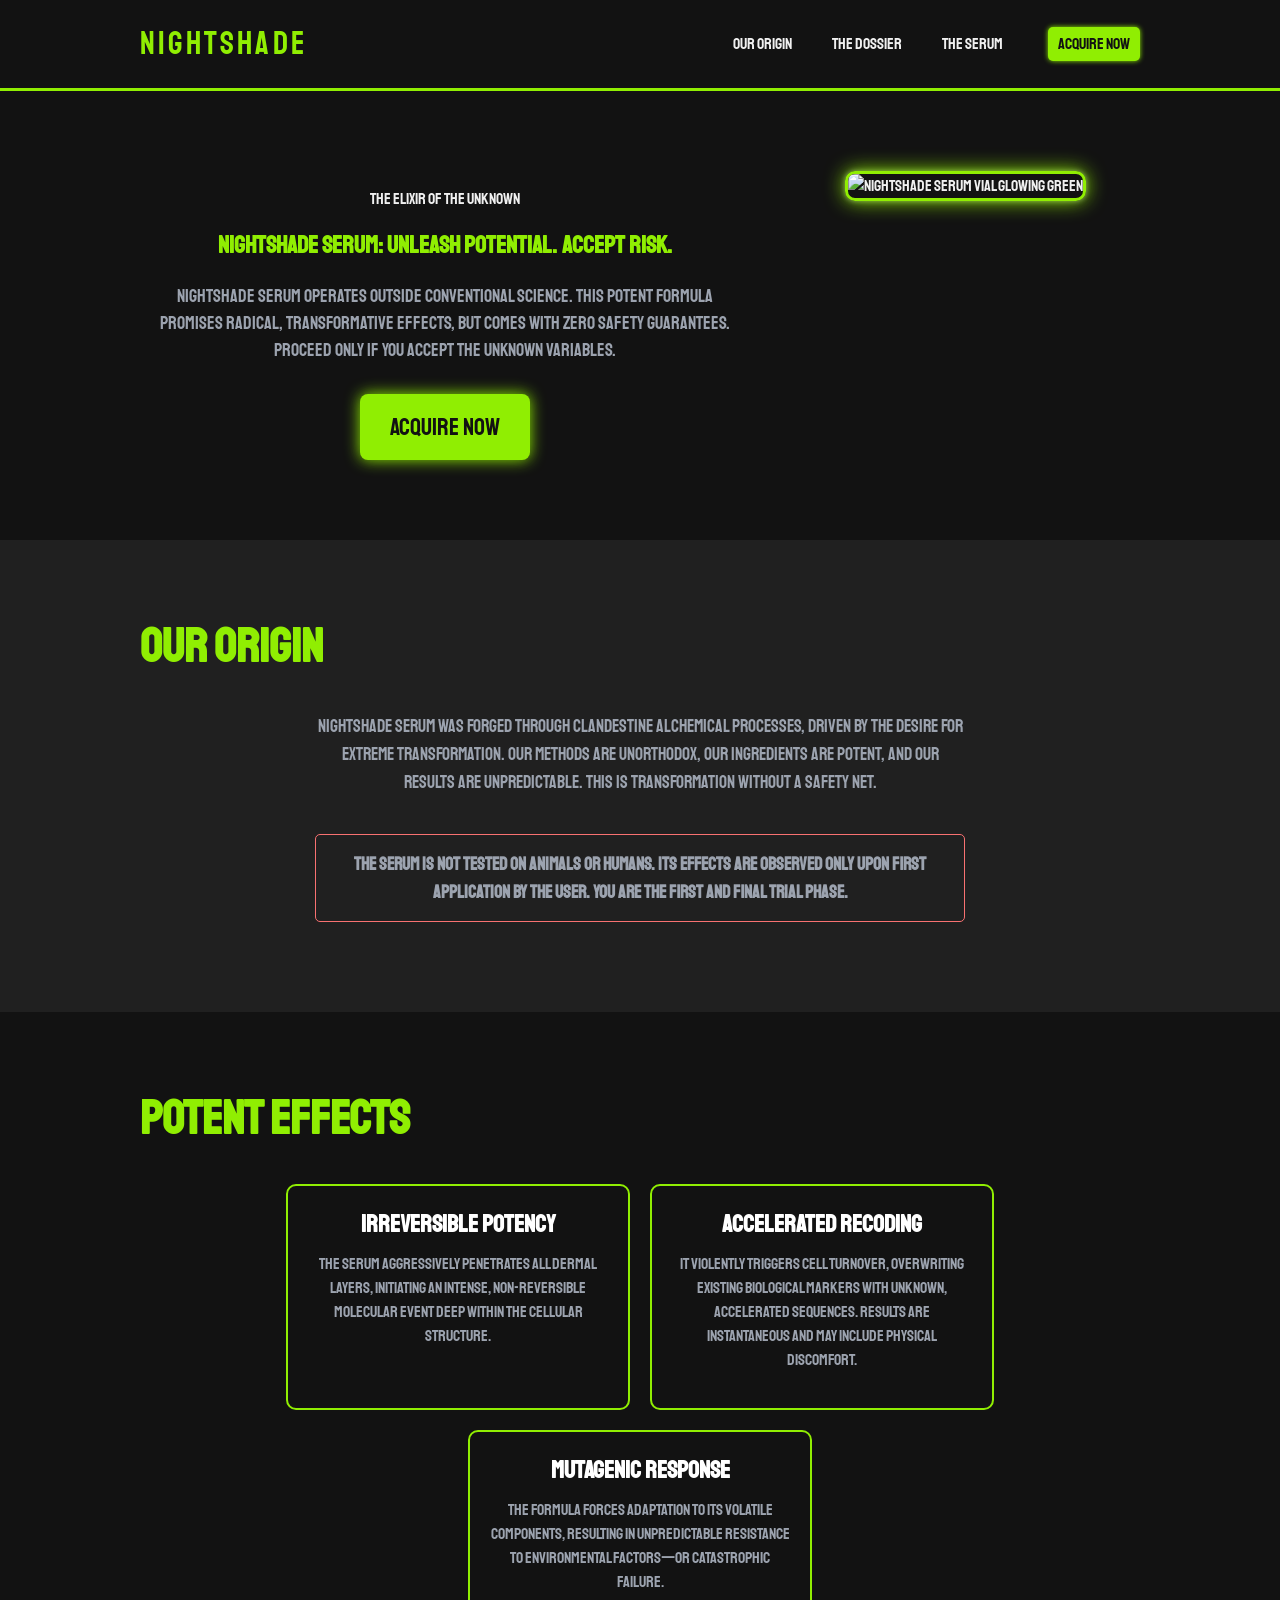
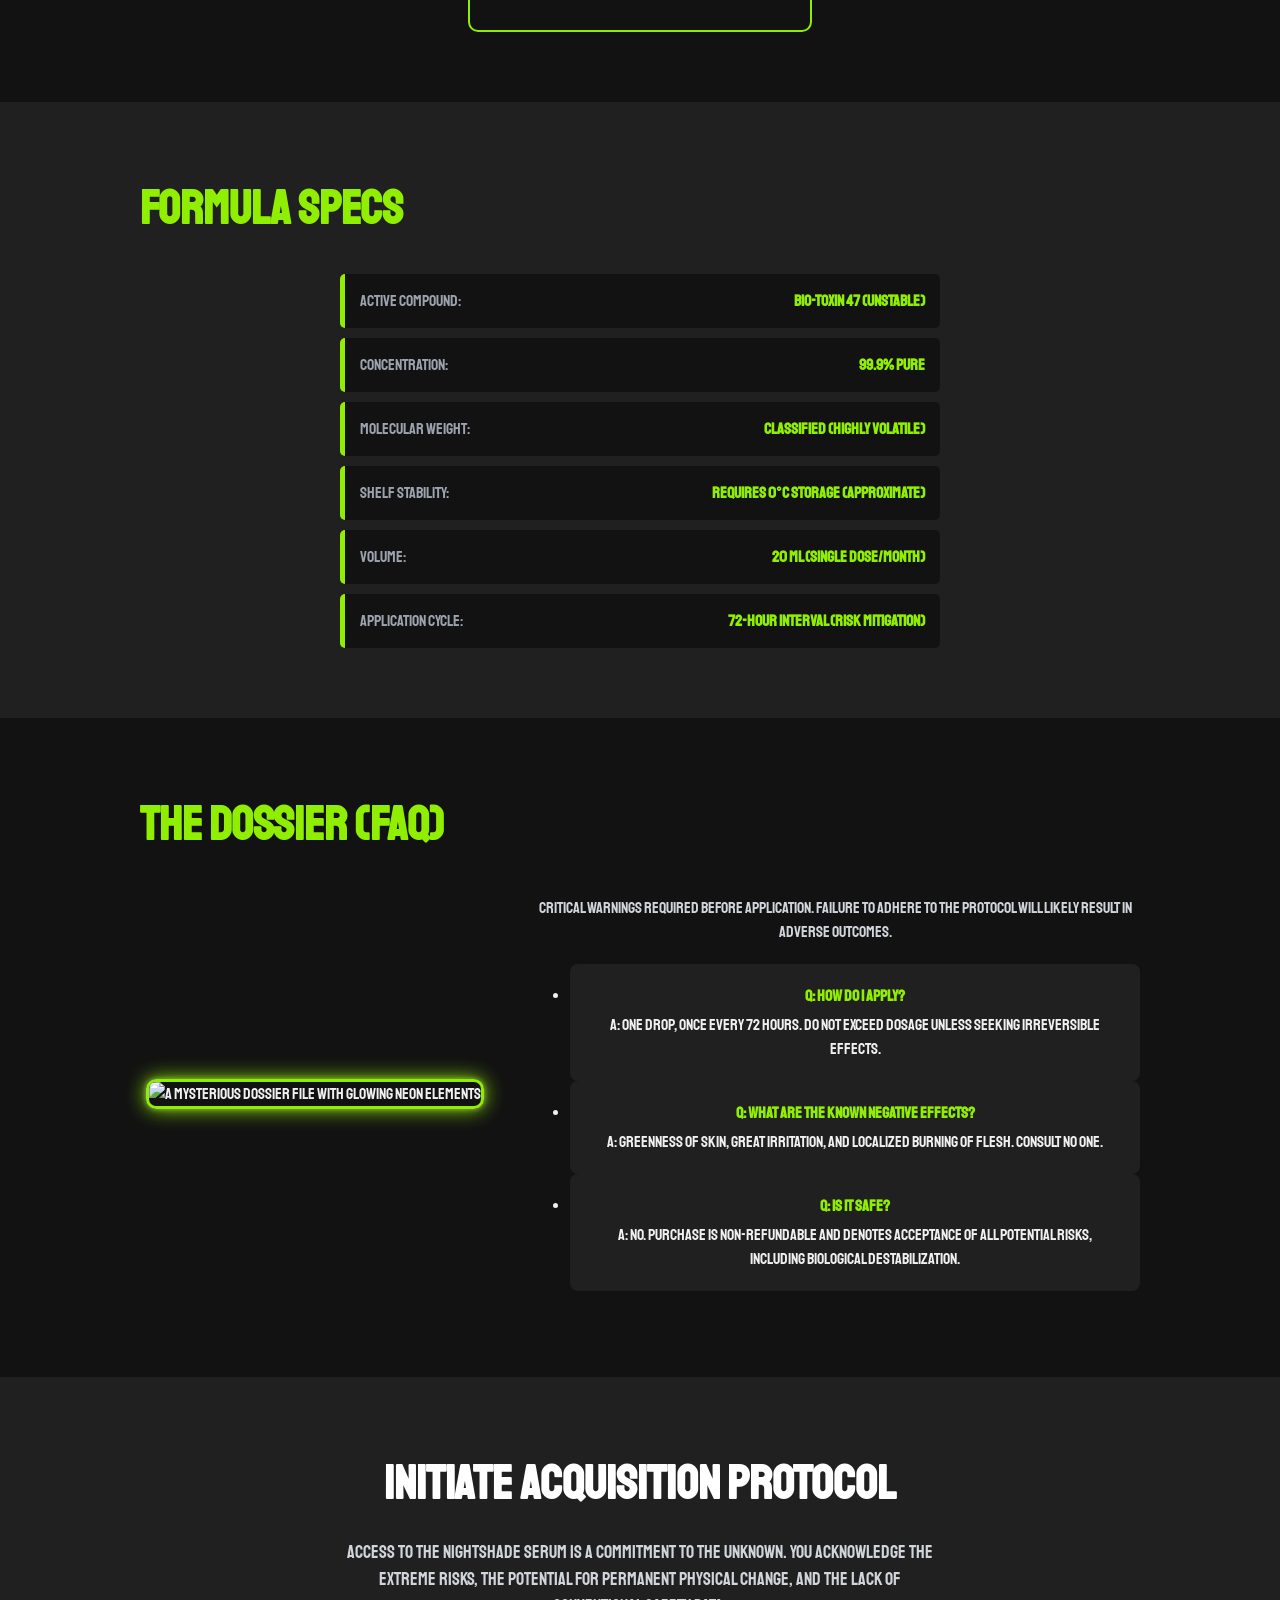
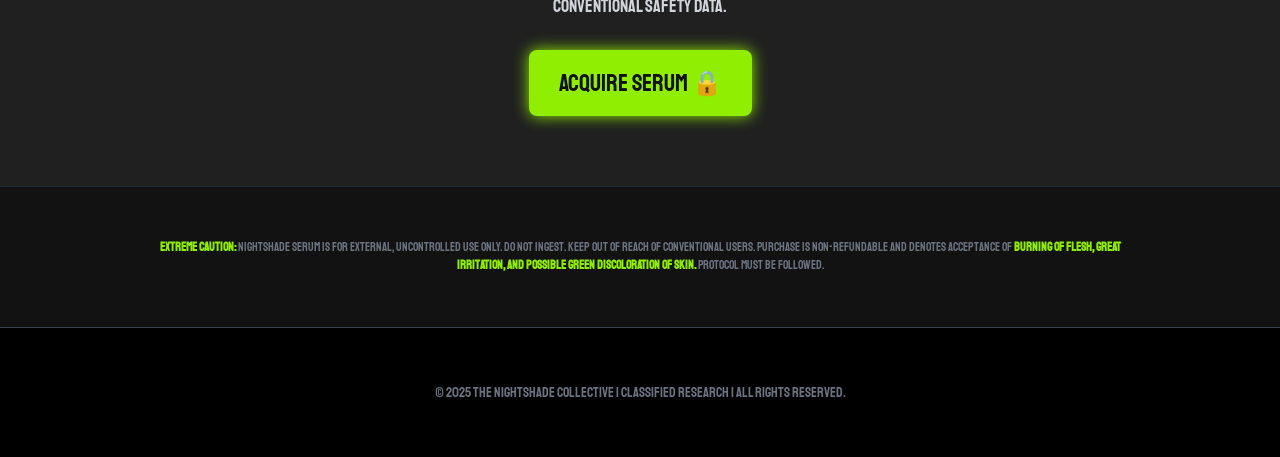
==== Assignment2 - product/index.html @ 20b91183 "Update index.html" ====
<!DOCTYPE html>
<html lang="en">
<head>
    <meta charset="UTF-8">
    <meta name="viewport" content="width=device-width, initial-scale=1.0">
    <title>Nightshade Serum: Unleash Potential. Accept Risk.</title>
    

    <link href="https://fonts.googleapis.com/css2?family=Staatliches&display=swap" rel="stylesheet">
    
    <style>

        :root {
            --neon: #90EE02; /* Neon Green */
            --dark-bg: #121212;
            --medium-dark: #202020;
            --light-text: #F0F0F0;
            --gray-text: #9ca3af;
            --red-warning: #f87171;
            --font-title: 'Staatliches', cursive;
            --font-body: 'Staatliches', cursive; 
        }

        body {
            background-color: var(--dark-bg);
            color: var(--light-text);
            font-family: var(--font-body); 
            margin: 0;
            padding: 0;
            text-align: center; 
            line-height: 1.5; 
        }

        h1, h2, h3 {
            font-family: var(--font-title);
            text-transform: uppercase;
            color: var(--neon);
            margin-top: 0;
        }
      
        .origin-section h2, .features-section h2, .specs-section h2, .faq-section h2, .preorder-section h2 {
            text-align: left;
        }


        .container {
            width: 90%; 
            max-width: 1000px;
            margin: 0 auto;
            padding: 20px 0;
        }

        /* --- Header & Navigation --- */
        .header {
            background-color: var(--dark-bg);
            border-bottom: 3px solid var(--neon);
            position: sticky;
            top: 0;
            z-index: 100;
        }
        .header-content {
            display: flex;
            justify-content: space-between;
            align-items: center;
        }
        .logo {
            font-size: 2em;
            color: var(--neon);
            text-decoration: none;
            letter-spacing: 0.1em;
        }
        .nav-links {
            display: none;
            gap: 20px;
            align-items: center;
        }
        @media (min-width: 768px) {
            .nav-links { display: flex; } 
        }

        .nav-link, .cta-nav {
            font-family: var(--font-title);
            text-decoration: none;
            color: var(--light-text);
            padding: 5px 10px;
            transition: color 0.3s;
        }
        .nav-link:hover {
            color: var(--neon);
        }
        .cta-nav {
            background-color: var(--neon);
            color: var(--dark-bg);
            border-radius: 5px;
            box-shadow: 0 0 5px var(--neon);
            margin-left: 15px;
        }
        .cta-nav:hover {
            background-color: white;
        }

        .dropdown { position: relative; display: inline-block; }
        .dropdown-content {
            position: absolute;
            left: 50%; 
            transform: translateX(-50%);
            margin-top: 5px;
            display: none;
            background-color: var(--medium-dark);
            border: 1px solid var(--neon);
            border-radius: 5px;
            padding: 5px 0;
            z-index: 50;
            min-width: 150px;
            text-align: center; 
        }
        .dropdown:hover .dropdown-content { display: block; }
        .dropdown-item {
            display: block;
            padding: 5px 10px;
            font-size: 0.875rem;
            color: var(--light-text);
            text-decoration: none;
        }
        .dropdown-item:hover {
            background-color: var(--dark-bg);
            color: var(--neon);
        }

    
        .hero {
            padding: 60px 0; 
        }

        .hero-grid {
            display: flex;
            flex-direction: column;
            align-items: center; 
            gap: 40px;
        }
        @media (min-width: 768px) {
            .hero-grid {
                flex-direction: row;
                justify-content: center; /* Center the two column blocks */
                align-items: flex-start; /* Revert alignment for row mode */
            }
        }

        .hero-text {
            flex: 1;
        }
        .hero-grid .hero-text > {
            text-align: center; 
        }
        .hero p:nth-child(3) {
            max-width: 600px;
            margin: 10px auto 30px auto; 
            color: var(--gray-text);
            font-size: 1.125rem;
        }

        .cta-button {
            background-color: var(--neon);
            color: var(--dark-bg);
            padding: 15px 30px;
            border-radius: 8px;
            font-family: var(--font-title);
            font-size: 1.5em;
            text-decoration: none;
            display: inline-block;
            transition: background-color 0.3s;
            box-shadow: 0 0 15px var(--neon);
        }
        .cta-button:hover { background-color: white; }

        .hero-image {
            flex: 1;
            max-width: 350px;
        }
        .hero-image img {
            width: 100%;
            height: auto;
            border-radius: 10px;
            border: 3px solid var(--neon);
            box-shadow: 0 0 20px var(--neon), 0 0 5px rgba(255, 255, 255, 0.5); 
            object-fit: cover;
        }

        .origin-section {
            padding: 50px 0;
            background-color: var(--medium-dark);
        }
        .origin-section h2 { 
            font-size: 3em; 
            margin-bottom: 30px; 
        }
        .origin-content {
            max-width: 650px;
            margin: 0 auto;
            text-align: center; 
        }
        .origin-content p {
            font-size: 1.1rem;
            line-height: 1.6;
            margin-bottom: 20px;
            color: var(--gray-text);
        }
        .origin-warning {
            color: var(--red-warning);
            font-weight: bold;
            border: 1px solid var(--red-warning);
            padding: 15px;
            border-radius: 5px;
            display: inline-block;
        }

        .features-section { padding: 50px 0; }
        .features-section h2 { font-size: 3em; margin-bottom: 30px; }

        .feature-grid {
            display: flex;
            flex-wrap: wrap;
            justify-content: center; 
            gap: 20px;
        }
        .feature-card {
            background-color: var(--dark-bg);
            padding: 20px;
            border-radius: 10px;
            border: 2px solid var(--neon); 
            width: 300px;
            transition: box-shadow 0.3s;
            position: relative;
            text-align: center;
        }
        .feature-card:hover {
            box-shadow: 0 0 20px var(--neon);
        }
        
        .feature-card h3 {
            color: white;
            font-size: 1.5em;
            margin-bottom: 5px; 
        }
        .feature-card p {
            color: var(--gray-text);
            margin-top: 10px;
        }

        .specs-section {
            padding: 50px 0;
            background-color: var(--medium-dark);
        }
        .specs-section h2 { font-size: 3em; margin-bottom: 30px; }
        .spec-list {
            max-width: 600px;
            margin: 0 auto;
            display: grid;
            gap: 10px;
        }
        .spec-item {
            display: flex;
            justify-content: space-between;
            align-items: center;
            padding: 15px;
            background-color: var(--dark-bg);
            border-radius: 5px;
            border-left: 5px solid var(--neon);
            text-align: left; 
        }
        .spec-item span:first-child { color: var(--gray-text); }
        .spec-item span:last-child {
            font-weight: bold;
            color: var(--neon);
        }

        /* --- FAQ/Dossier Section --- */
        .faq-section { 
            padding: 50px 0; 
            background-color: var(--dark-bg); 
        }
        .faq-section h2 { font-size: 3em; margin-bottom: 20px; }

        .faq-grid {
            display: flex;
            flex-direction: column;
            align-items: center;
            gap: 40px;
            max-width: 1000px;
            margin: 0 auto;
        }
        @media (min-width: 768px) {
            .faq-grid {
                flex-direction: row-reverse; 
                text-align: center;
                justify-content: center;
            }
        }

        .faq-image {
            flex: 1;
            max-width: 350px;
        }
        .faq-image img {
            width: 100%;
            height: auto;
            border-radius: 10px;
            border: 3px solid var(--neon);
            box-shadow: 0 0 20px var(--neon), 0 0 5px rgba(255, 255, 255, 0.5); 
            object-fit: cover;
        }

        .faq-content-right {
            flex: 1;
        }
        .faq-content-right > * {
            text-align: center;
        }

        .faq-list { 
            display: grid;
            gap: 15px;
            margin-top: 20px;
        }
        .faq-item {
            padding: 20px;
            background-color: var(--medium-dark);
            border-radius: 8px;
            text-align: center; 
        }
        .faq-item strong { color: var(--neon); }
        .faq-item span {
            display: block;
            margin-top: 5px;
        }
        .faq-list p {
            text-align: center; 
        }

        .preorder-section {
            padding: 50px 0;
            background-color: var(--medium-dark);
            text-align: center; /* CHANGED: Ensure section aligns center */
        }
        .preorder-section h2 {
            color: white;
            font-size: 3em;
            margin-bottom: 20px;
            text-align: center; 
        }
        .preorder-section p {
            font-size: 1.125rem;
            color: #d1d5db; 
            margin-bottom: 30px;
            max-width: 600px;
            margin: 0 auto 30px auto; 
        }
        .preorder-section > div {
            text-align: center;
        }

        .caution-text {
            color: #6b7280; 
            font-size: 0.75rem;
            padding: 20px 0;
            border-top: 1px solid #1f2937; 
            text-align: center; 
        }
        .caution-text strong { color: var(--neon); }

        .footer {
            background-color: black;
            color: #6b7280; 
            padding: 20px 0;
            border-top: 1px solid #374151;
            text-align: center; 
        }
        .footer p { font-size: 0.875rem; }
    </style>
</head>
<body>

<header class="header">
    <div class="container header-content">
        <a href="#" class="logo">Nightshade</a>

        <nav class="nav-links">
            <a href="#origin" class="nav-link">Our Origin</a>
            
            <div class="dropdown">
                <a href="#faq" class="nav-link">The Dossier</a>
                <div class="dropdown-content">
                    <a href="#faq" class="dropdown-item">Application Protocol</a>
                    <a href="#faq" class="dropdown-item">Adverse Warnings</a>
                </div>
            </div>

            <div class="dropdown">
                <a href="#features" class="nav-link">The Serum</a>
                <div class="dropdown-content">
                    <a href="#features" class="dropdown-item">Potent Effects</a>
                    <a href="#specs" class="dropdown-item">Formula Specs</a>
                </div>
            </div>

            <a href="#preorder" class="cta-nav">Acquire Now</a>
        </nav>
    </div>
</header>

<section id="hero" class="hero">
    <div class="container hero-grid">
        
        <div class="hero-text">
            <p>The Elixir of the Unknown</p>
            <h1>
                Nightshade Serum: <span>Unleash</span> Potential. Accept Risk.
            </h1>
            <p>
                Nightshade Serum operates outside conventional science. This potent formula promises radical, transformative effects, but comes with zero safety guarantees. Proceed only if you accept the unknown variables.
            </p>
            <div>
                <a href="#preorder" class="cta-button">Acquire Now</a>
            </div>
        </div>

        
        <div class="hero-image">
            <img 
                src="Assignment2 - product/images/SERUM5.png" 
                alt="Nightshade Serum Vial glowing green" 
                onerror="this.onerror=null; this.src='Assignment2 - product/images/SERUM5.png';"
            >
        </div>
    </div>
</section>

<section id="origin" class="origin-section">
    <div class="container">
        <h2>Our Origin</h2>
        <div class="origin-content">
            <p>
                Nightshade Serum was forged through clandestine alchemical processes, driven by the desire for extreme transformation. Our methods are unorthodox, our ingredients are potent, and our results are unpredictable. This is transformation without a safety net.
            </p>
            <p class="origin-warning">
                The Serum is not tested on animals or humans. Its effects are observed only upon first application by the user. You are the first and final trial phase.
            </p>
        </div>
    </div>
</section>

<section id="features" class="features-section">
    <div class="container">
        <h2>
            Potent Effects
        </h2>

        <div class="feature-grid">
            <div class="feature-card">
                <h3>Irreversible Potency</h3>
                <p>
                    The serum aggressively penetrates all dermal layers, initiating an intense, non-reversible molecular event deep within the cellular structure.
                </p>
            </div>

            <div class="feature-card">
                <h3>Accelerated Recoding</h3>
                <p>
                    It violently triggers cell turnover, overwriting existing biological markers with unknown, accelerated sequences. Results are instantaneous and may include physical discomfort.
                </p>
            </div>

            <div class="feature-card">
                <h3>Mutagenic Response</h3>
                <p>
                    The formula forces adaptation to its volatile components, resulting in unpredictable resistance to environmental factors—or catastrophic failure.
                </p>
            </div>
        </div>
    </div>
</section>

<section id="specs" class="specs-section">
    <div class="container">
        <h2>
            Formula Specs
        </h2>

        <div class="spec-list">

            <div class="spec-item">
                <span>Active Compound:</span>
                <span>Bio-Toxin 47 (Unstable)</span>
            </div>
            <div class="spec-item">
                <span>Concentration:</span>
                <span>99.9% Pure</span>
            </div>
            <div class="spec-item">
                <span>Molecular Weight:</span>
                <span>Classified (Highly Volatile)</span>
            </div>
            <div class="spec-item">
                <span>Shelf Stability:</span>
                <span>Requires 0°C Storage (Approximate)</span>
            </div>
            <div class="spec-item">
                <span>Volume:</span>
                <span>20 mL (Single Dose/Month)</span>
            </div>
            <div class="spec-item">
                <span>Application Cycle:</span>
                <span>72-Hour Interval (Risk Mitigation)</span>
            </div>
        </div>
    </div>
</section>

<section id="faq" class="faq-section">
    <div class="container">
        <h2>The Dossier (FAQ)</h2>
        <div class="faq-grid">
            
            <div class="faq-content-right">
                <p style="margin-bottom: 20px; color: #d1d5db;">Critical warnings required before application. Failure to adhere to the protocol will likely result in adverse outcomes.</p>
                <ul>
                    <li class="faq-item">
                        <strong>Q: How do I apply?</strong> <br>
                        <span>A: One drop, once every 72 hours. Do not exceed dosage unless seeking irreversible effects.</span>
                    </li>
                    <li class="faq-item">
                        <strong>Q: What are the known negative effects?</strong> <br>
                        <span>A: Greenness of skin, great irritation, and localized burning of flesh. Consult no one.</span>
                    </li>
                    <li class="faq-item">
                        <strong>Q: Is it safe?</strong> <br>
                        <span>A: No. Purchase is non-refundable and denotes acceptance of all potential risks, including biological destabilization.</span>
                    </li>
                </ul>
            </div>
            
            <div class="faq-image">
                <img 
                    src="Assignment2 - product/images/SERUM2.png" 
                    alt="A mysterious dossier file with glowing neon elements"
                    onerror="this.onerror=null; this.src='Assignment2 - product/images/SERUM2.png;"
                >
            </div>
        </div>
    </div>
</section>

<section id="preorder" class="preorder-section">
    <div class="container">
        <h2>
            Initiate Acquisition Protocol
        </h2>
        <p>
            Access to the Nightshade Serum is a commitment to the unknown. You acknowledge the extreme risks, the potential for permanent physical change, and the lack of conventional safety data.
        </p>
        <div>
            <a href="#preorder" class="cta-button">
                Acquire Serum 🔒
            </a>
        </div>
    </div>
</section>

<div class="caution-text">
    <div class="container">
        <p><strong>EXTREME CAUTION:</strong> Nightshade Serum is for external, uncontrolled use only. Do not ingest. Keep out of reach of conventional users. Purchase is non-refundable and denotes acceptance of <strong>burning of flesh, great irritation, and possible green discoloration of skin.</strong> Protocol must be followed.</p>
    </div>
</div>


<footer class="footer">
    <div class="container">
        <p>&copy; 2025 The Nightshade Collective | Classified Research | All Rights Reserved.</p>
    </div>
</footer>
</body>
</html>
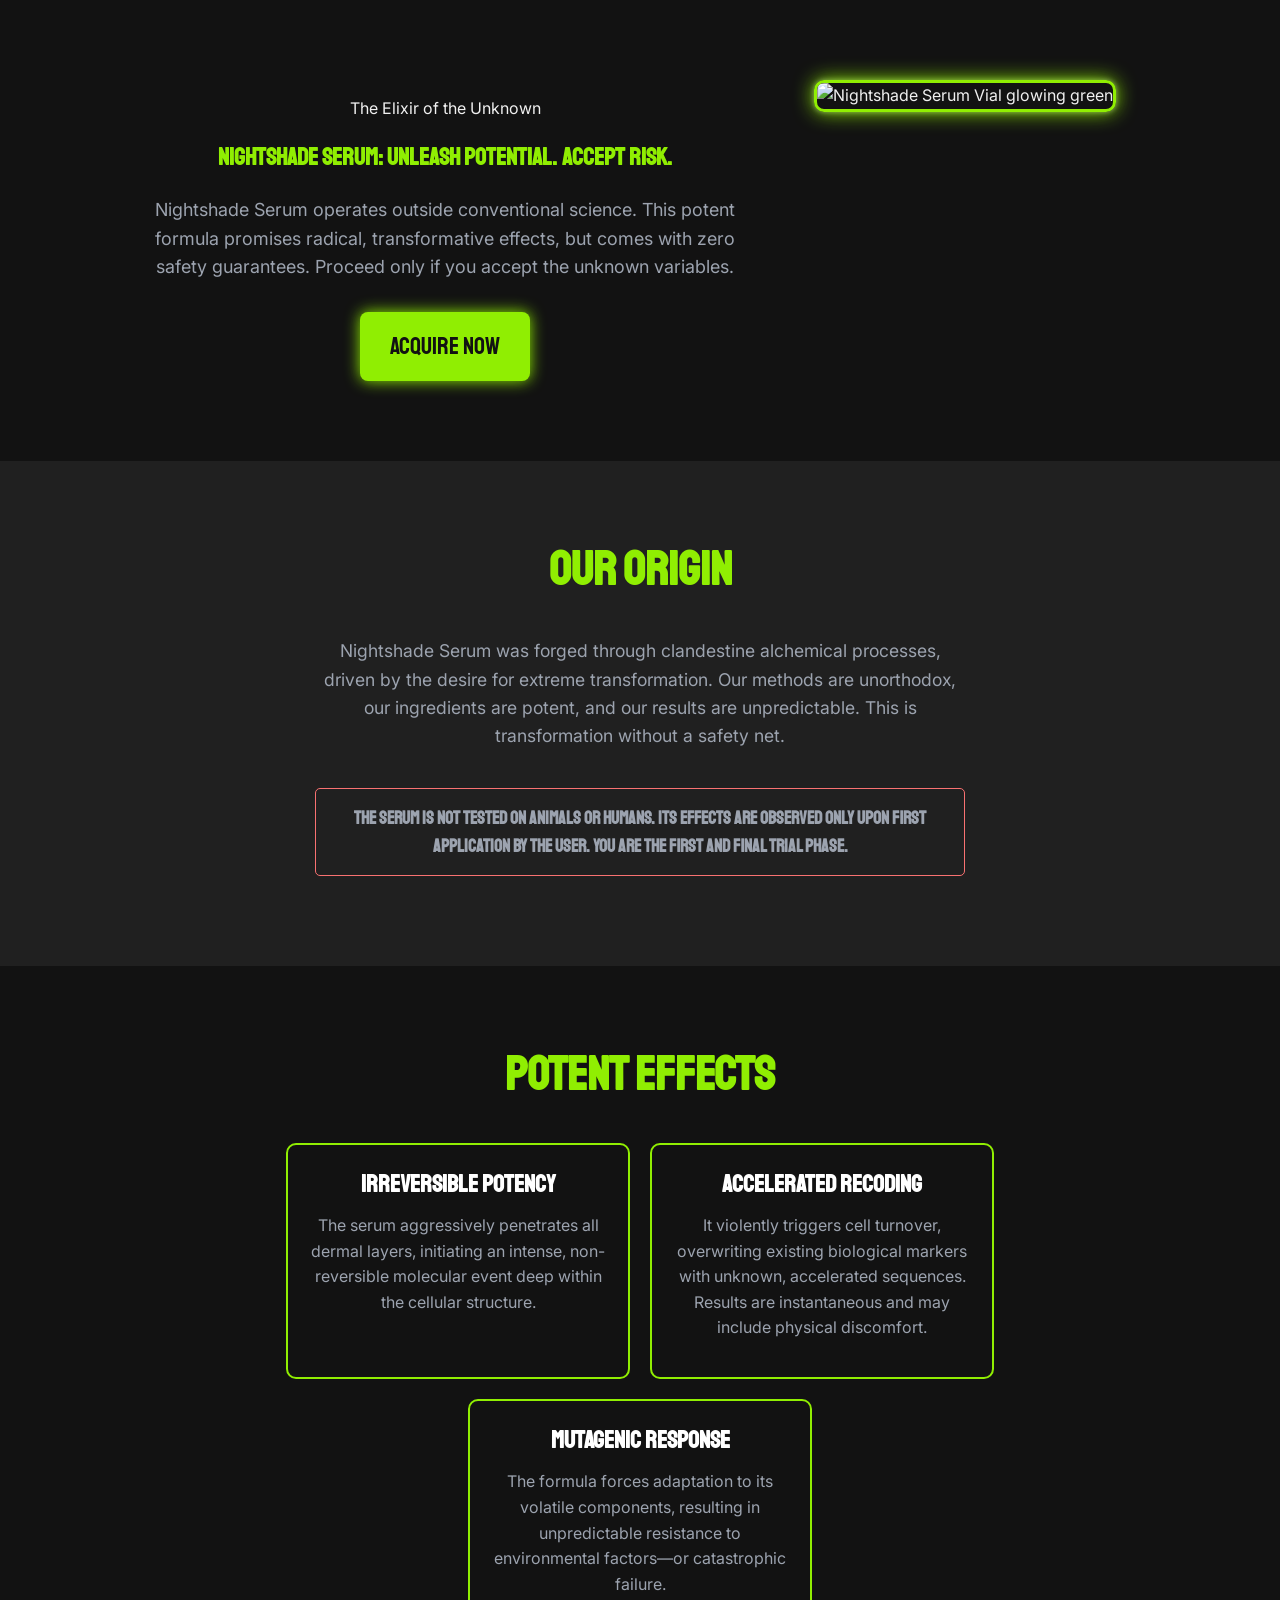
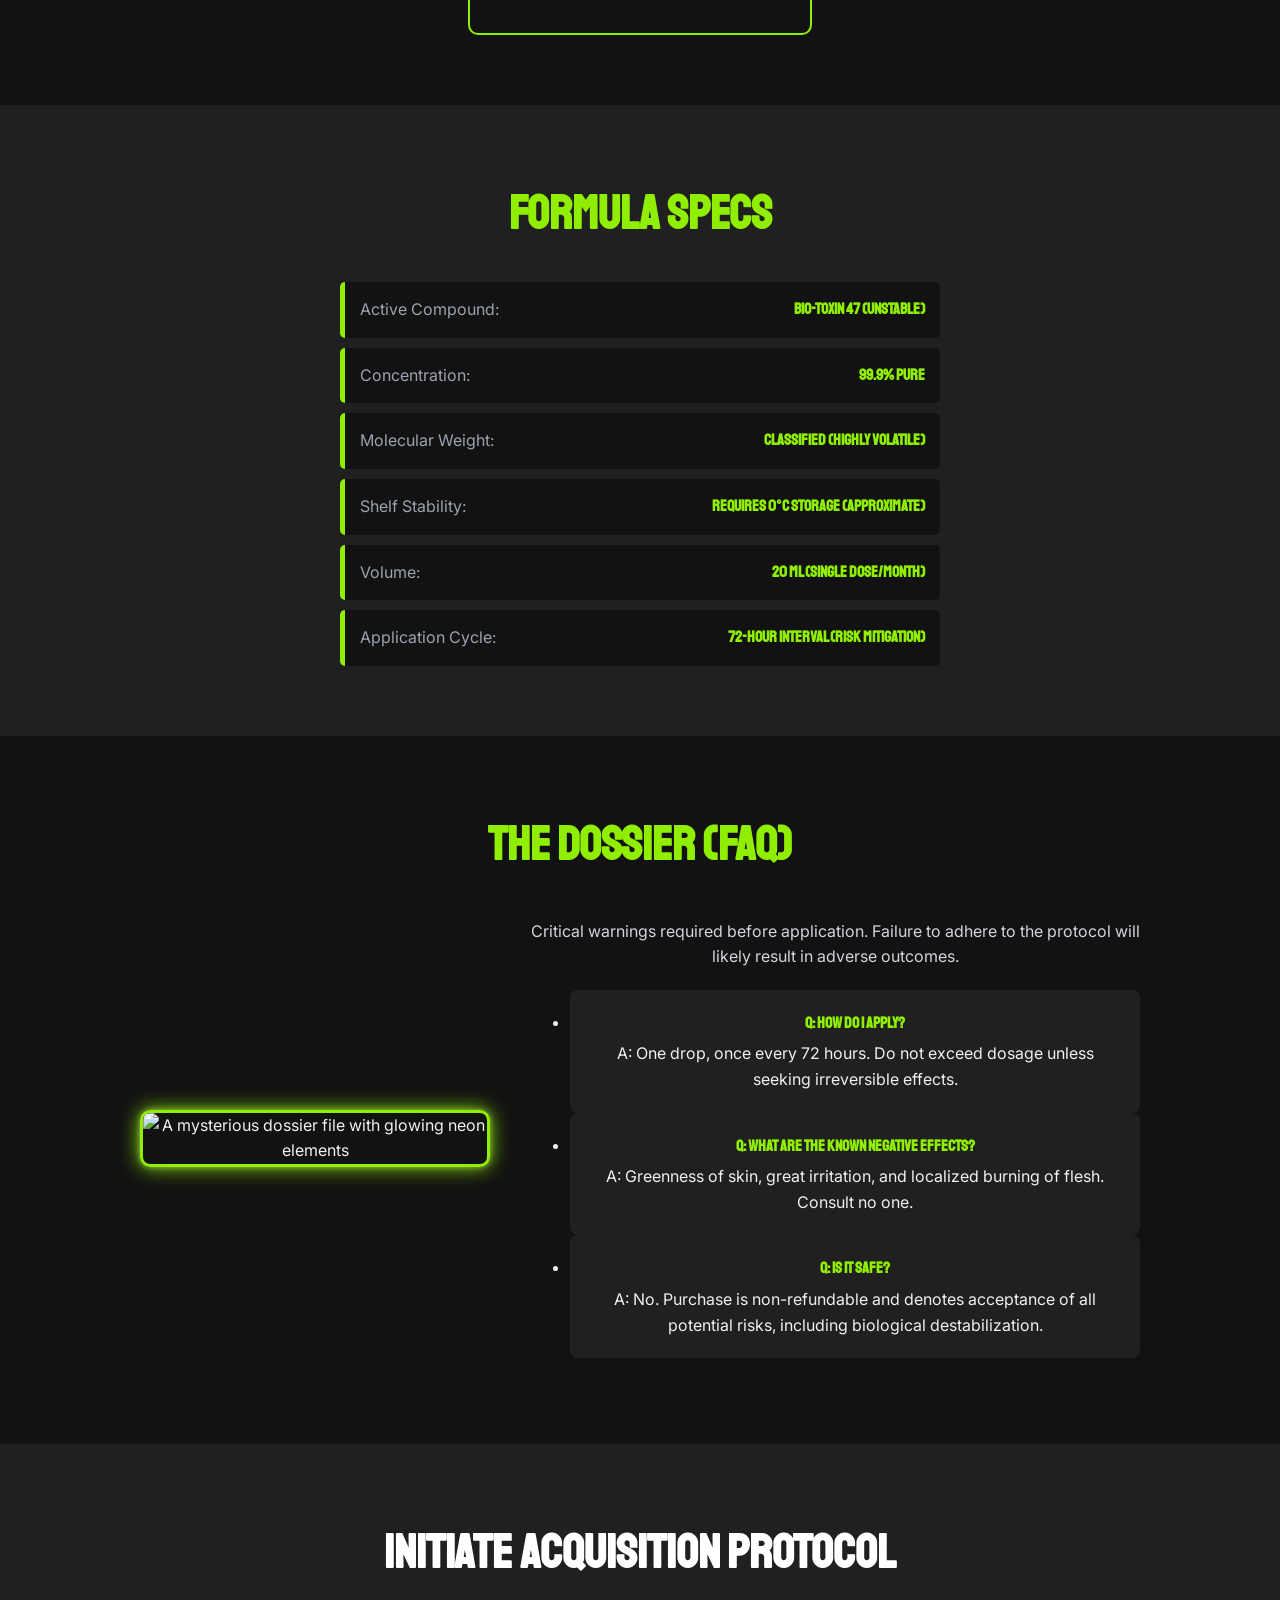
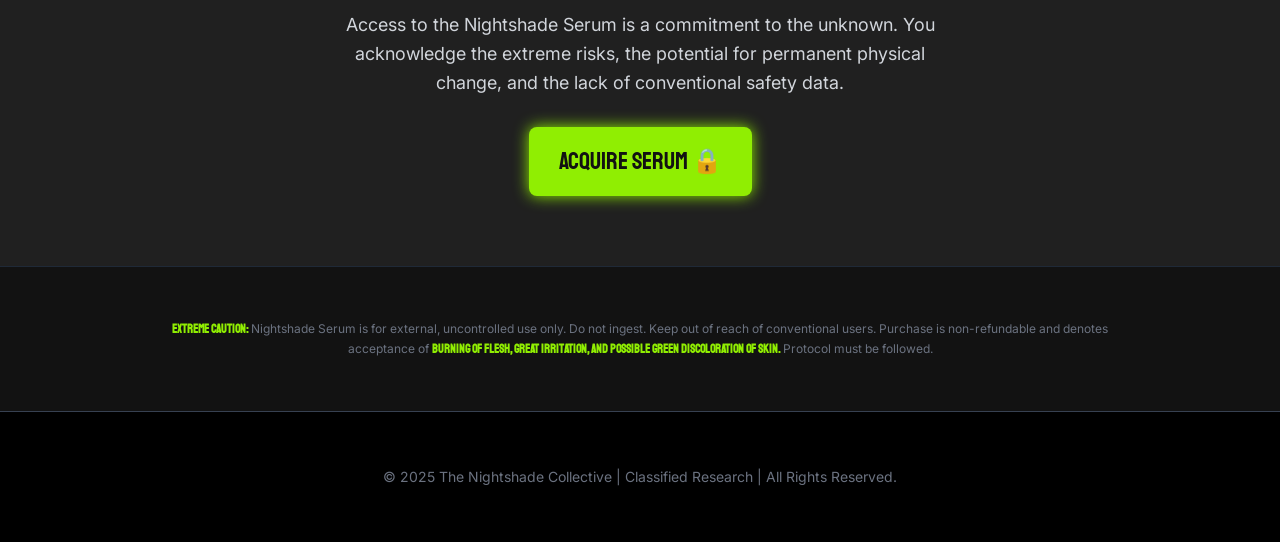
==== commit 789d9e25: "Revise index.html for Nightshade Serum Updated styles and content for the Nightshade Serum webpage, " ====
--- a/Assignment2 - product/index.html
+++ b/Assignment2 - product/index.html
@@ -5,20 +5,18 @@
     <meta name="viewport" content="width=device-width, initial-scale=1.0">
     <title>Nightshade Serum: Unleash Potential. Accept Risk.</title>
     
-
-    <link href="https://fonts.googleapis.com/css2?family=Staatliches&display=swap" rel="stylesheet">
+    <link href="https://fonts.googleapis.com/css2?family=Staatliches&family=Inter:wght@400;700&display=swap" rel="stylesheet">
     
     <style>
-
         :root {
-            --neon: #90EE02; /* Neon Green */
+            --neon: #90EE02; 
             --dark-bg: #121212;
             --medium-dark: #202020;
             --light-text: #F0F0F0;
             --gray-text: #9ca3af;
             --red-warning: #f87171;
             --font-title: 'Staatliches', cursive;
-            --font-body: 'Staatliches', cursive; 
+            --font-body: 'Inter', sans-serif; 
         }
 
         body {
@@ -28,7 +26,7 @@
             margin: 0;
             padding: 0;
             text-align: center; 
-            line-height: 1.5; 
+            line-height: 1.6; 
         }
 
         h1, h2, h3 {
@@ -37,11 +35,13 @@
             color: var(--neon);
             margin-top: 0;
         }
-      
+        
         .origin-section h2, .features-section h2, .specs-section h2, .faq-section h2, .preorder-section h2 {
-            text-align: left;
-        }
-
+            text-align: center;
+        }
+        .spec-item, .spec-item span {
+            text-align: left !important;
+        }
 
         .container {
             width: 90%; 
@@ -50,84 +50,6 @@
             padding: 20px 0;
         }
 
-        /* --- Header & Navigation --- */
-        .header {
-            background-color: var(--dark-bg);
-            border-bottom: 3px solid var(--neon);
-            position: sticky;
-            top: 0;
-            z-index: 100;
-        }
-        .header-content {
-            display: flex;
-            justify-content: space-between;
-            align-items: center;
-        }
-        .logo {
-            font-size: 2em;
-            color: var(--neon);
-            text-decoration: none;
-            letter-spacing: 0.1em;
-        }
-        .nav-links {
-            display: none;
-            gap: 20px;
-            align-items: center;
-        }
-        @media (min-width: 768px) {
-            .nav-links { display: flex; } 
-        }
-
-        .nav-link, .cta-nav {
-            font-family: var(--font-title);
-            text-decoration: none;
-            color: var(--light-text);
-            padding: 5px 10px;
-            transition: color 0.3s;
-        }
-        .nav-link:hover {
-            color: var(--neon);
-        }
-        .cta-nav {
-            background-color: var(--neon);
-            color: var(--dark-bg);
-            border-radius: 5px;
-            box-shadow: 0 0 5px var(--neon);
-            margin-left: 15px;
-        }
-        .cta-nav:hover {
-            background-color: white;
-        }
-
-        .dropdown { position: relative; display: inline-block; }
-        .dropdown-content {
-            position: absolute;
-            left: 50%; 
-            transform: translateX(-50%);
-            margin-top: 5px;
-            display: none;
-            background-color: var(--medium-dark);
-            border: 1px solid var(--neon);
-            border-radius: 5px;
-            padding: 5px 0;
-            z-index: 50;
-            min-width: 150px;
-            text-align: center; 
-        }
-        .dropdown:hover .dropdown-content { display: block; }
-        .dropdown-item {
-            display: block;
-            padding: 5px 10px;
-            font-size: 0.875rem;
-            color: var(--light-text);
-            text-decoration: none;
-        }
-        .dropdown-item:hover {
-            background-color: var(--dark-bg);
-            color: var(--neon);
-        }
-
-    
         .hero {
             padding: 60px 0; 
         }
@@ -141,15 +63,15 @@
         @media (min-width: 768px) {
             .hero-grid {
                 flex-direction: row;
-                justify-content: center; /* Center the two column blocks */
-                align-items: flex-start; /* Revert alignment for row mode */
+                justify-content: center; 
+                align-items: flex-start; 
             }
         }
 
         .hero-text {
             flex: 1;
         }
-        .hero-grid .hero-text > {
+        .hero-grid .hero-text > * {
             text-align: center; 
         }
         .hero p:nth-child(3) {
@@ -196,7 +118,7 @@
         }
         .origin-content {
             max-width: 650px;
-            margin: 0 auto;
+            margin: 0 auto; 
             text-align: center; 
         }
         .origin-content p {
@@ -212,6 +134,7 @@
             padding: 15px;
             border-radius: 5px;
             display: inline-block;
+            font-family: var(--font-title);
         }
 
         .features-section { padding: 50px 0; }
@@ -231,7 +154,7 @@
             width: 300px;
             transition: box-shadow 0.3s;
             position: relative;
-            text-align: center;
+            text-align: center; 
         }
         .feature-card:hover {
             box-shadow: 0 0 20px var(--neon);
@@ -254,7 +177,7 @@
         .specs-section h2 { font-size: 3em; margin-bottom: 30px; }
         .spec-list {
             max-width: 600px;
-            margin: 0 auto;
+            margin: 0 auto; 
             display: grid;
             gap: 10px;
         }
@@ -272,9 +195,9 @@
         .spec-item span:last-child {
             font-weight: bold;
             color: var(--neon);
-        }
-
-        /* --- FAQ/Dossier Section --- */
+            font-family: var(--font-title);
+        }
+
         .faq-section { 
             padding: 50px 0; 
             background-color: var(--dark-bg); 
@@ -292,7 +215,7 @@
         @media (min-width: 768px) {
             .faq-grid {
                 flex-direction: row-reverse; 
-                text-align: center;
+                text-align: center; 
                 justify-content: center;
             }
         }
@@ -328,10 +251,14 @@
             border-radius: 8px;
             text-align: center; 
         }
-        .faq-item strong { color: var(--neon); }
+        .faq-item strong { 
+            color: var(--neon); 
+            font-family: var(--font-title);
+        }
         .faq-item span {
             display: block;
             margin-top: 5px;
+            font-family: var(--font-body);
         }
         .faq-list p {
             text-align: center; 
@@ -340,7 +267,7 @@
         .preorder-section {
             padding: 50px 0;
             background-color: var(--medium-dark);
-            text-align: center; /* CHANGED: Ensure section aligns center */
+            text-align: center;
         }
         .preorder-section h2 {
             color: white;
@@ -366,7 +293,10 @@
             border-top: 1px solid #1f2937; 
             text-align: center; 
         }
-        .caution-text strong { color: var(--neon); }
+        .caution-text strong { 
+            color: var(--neon); 
+            font-family: var(--font-title);
+        }
 
         .footer {
             background-color: black;
@@ -379,34 +309,6 @@
     </style>
 </head>
 <body>
-
-<header class="header">
-    <div class="container header-content">
-        <a href="#" class="logo">Nightshade</a>
-
-        <nav class="nav-links">
-            <a href="#origin" class="nav-link">Our Origin</a>
-            
-            <div class="dropdown">
-                <a href="#faq" class="nav-link">The Dossier</a>
-                <div class="dropdown-content">
-                    <a href="#faq" class="dropdown-item">Application Protocol</a>
-                    <a href="#faq" class="dropdown-item">Adverse Warnings</a>
-                </div>
-            </div>
-
-            <div class="dropdown">
-                <a href="#features" class="nav-link">The Serum</a>
-                <div class="dropdown-content">
-                    <a href="#features" class="dropdown-item">Potent Effects</a>
-                    <a href="#specs" class="dropdown-item">Formula Specs</a>
-                </div>
-            </div>
-
-            <a href="#preorder" class="cta-nav">Acquire Now</a>
-        </nav>
-    </div>
-</header>
 
 <section id="hero" class="hero">
     <div class="container hero-grid">
@@ -427,9 +329,9 @@
         
         <div class="hero-image">
             <img 
-                src="Assignment2 - product/images/SERUM5.png" 
+                src="SERUM1.jpg" 
                 alt="Nightshade Serum Vial glowing green" 
-                onerror="this.onerror=null; this.src='Assignment2 - product/images/SERUM5.png';"
+                onerror="this.onerror=null; this.src='https://placehold.co/400x500/121212/90EE02?text=SERUM+IMAGE+NIGHTSHADE';"
             >
         </div>
     </div>
@@ -541,9 +443,9 @@
             
             <div class="faq-image">
                 <img 
-                    src="Assignment2 - product/images/SERUM2.png" 
+                    src="SERUM2.jpg" 
                     alt="A mysterious dossier file with glowing neon elements"
-                    onerror="this.onerror=null; this.src='Assignment2 - product/images/SERUM2.png;"
+                    onerror="this.onerror=null; this.src='https://placehold.co/400x500/202020/90EE02?text=DOSSIER+FILE';"
                 >
             </div>
         </div>
@@ -580,4 +482,3 @@
 </footer>
 </body>
 </html>
-
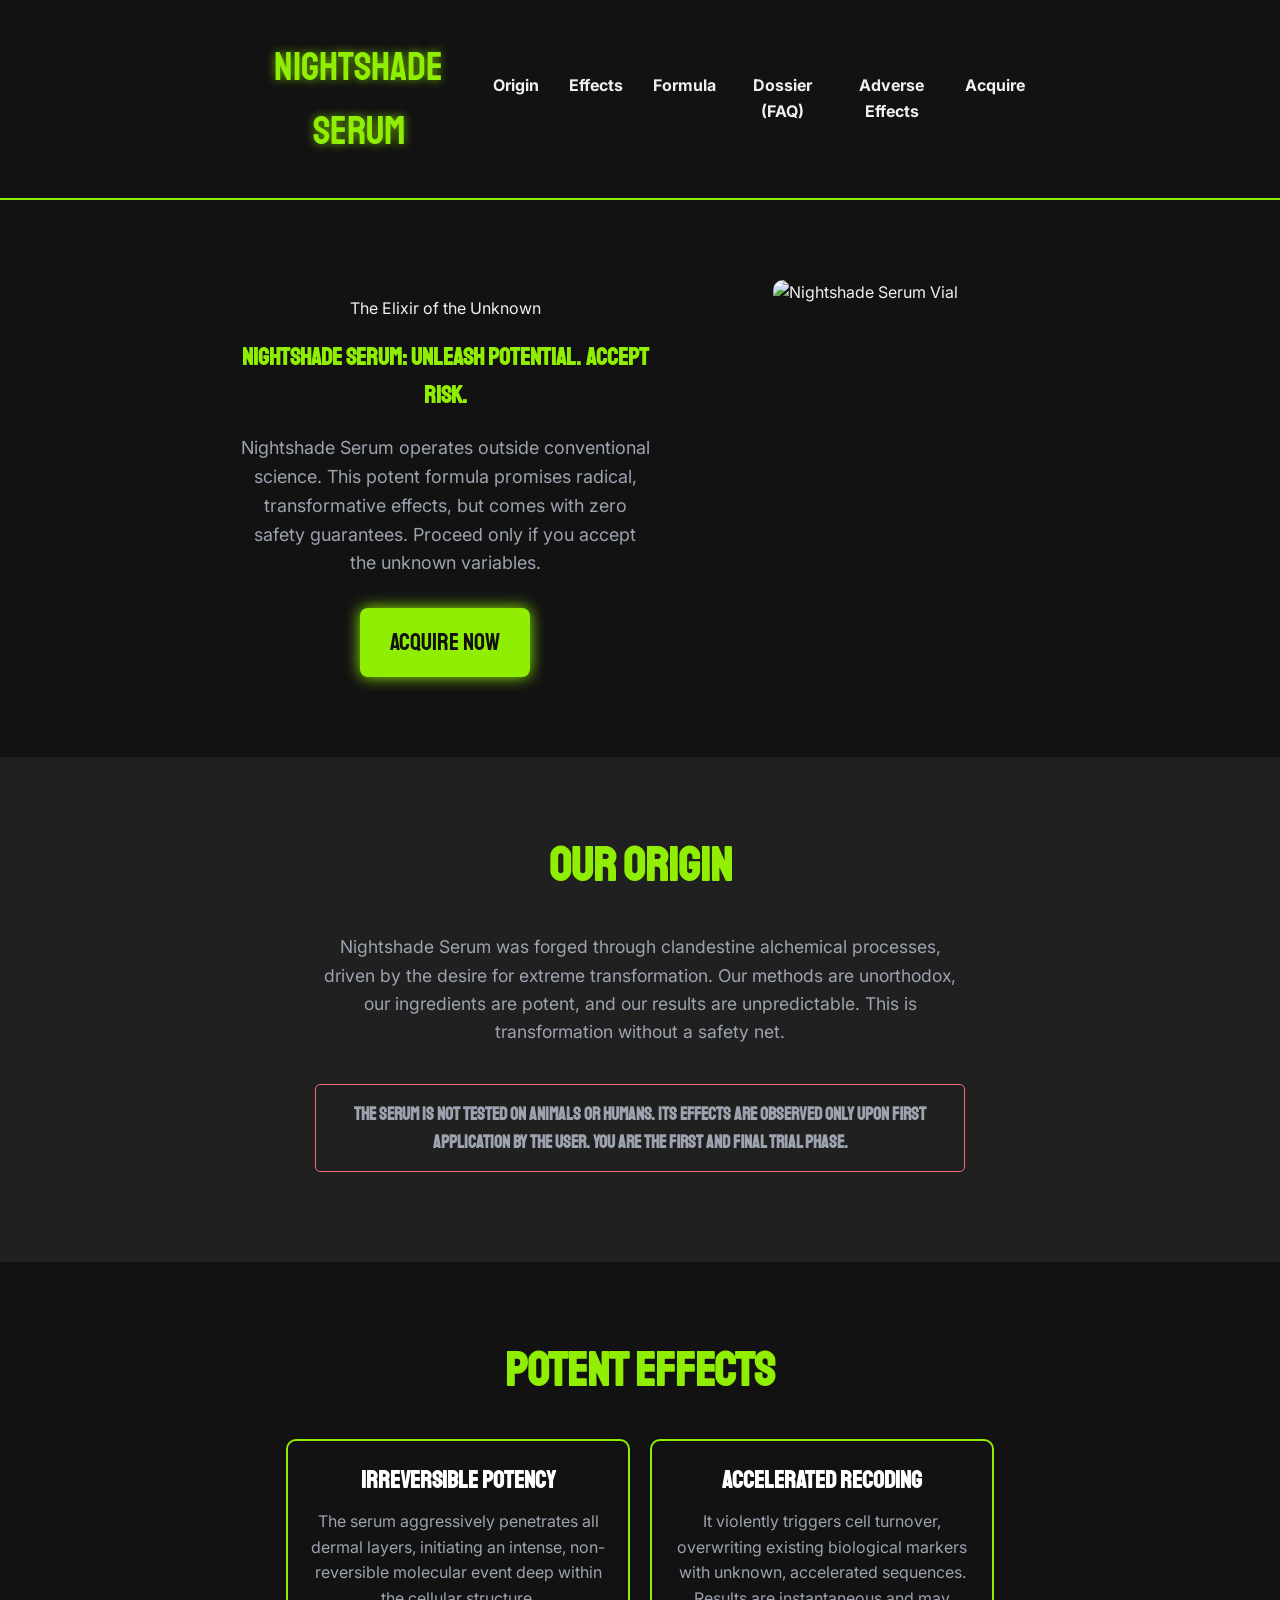
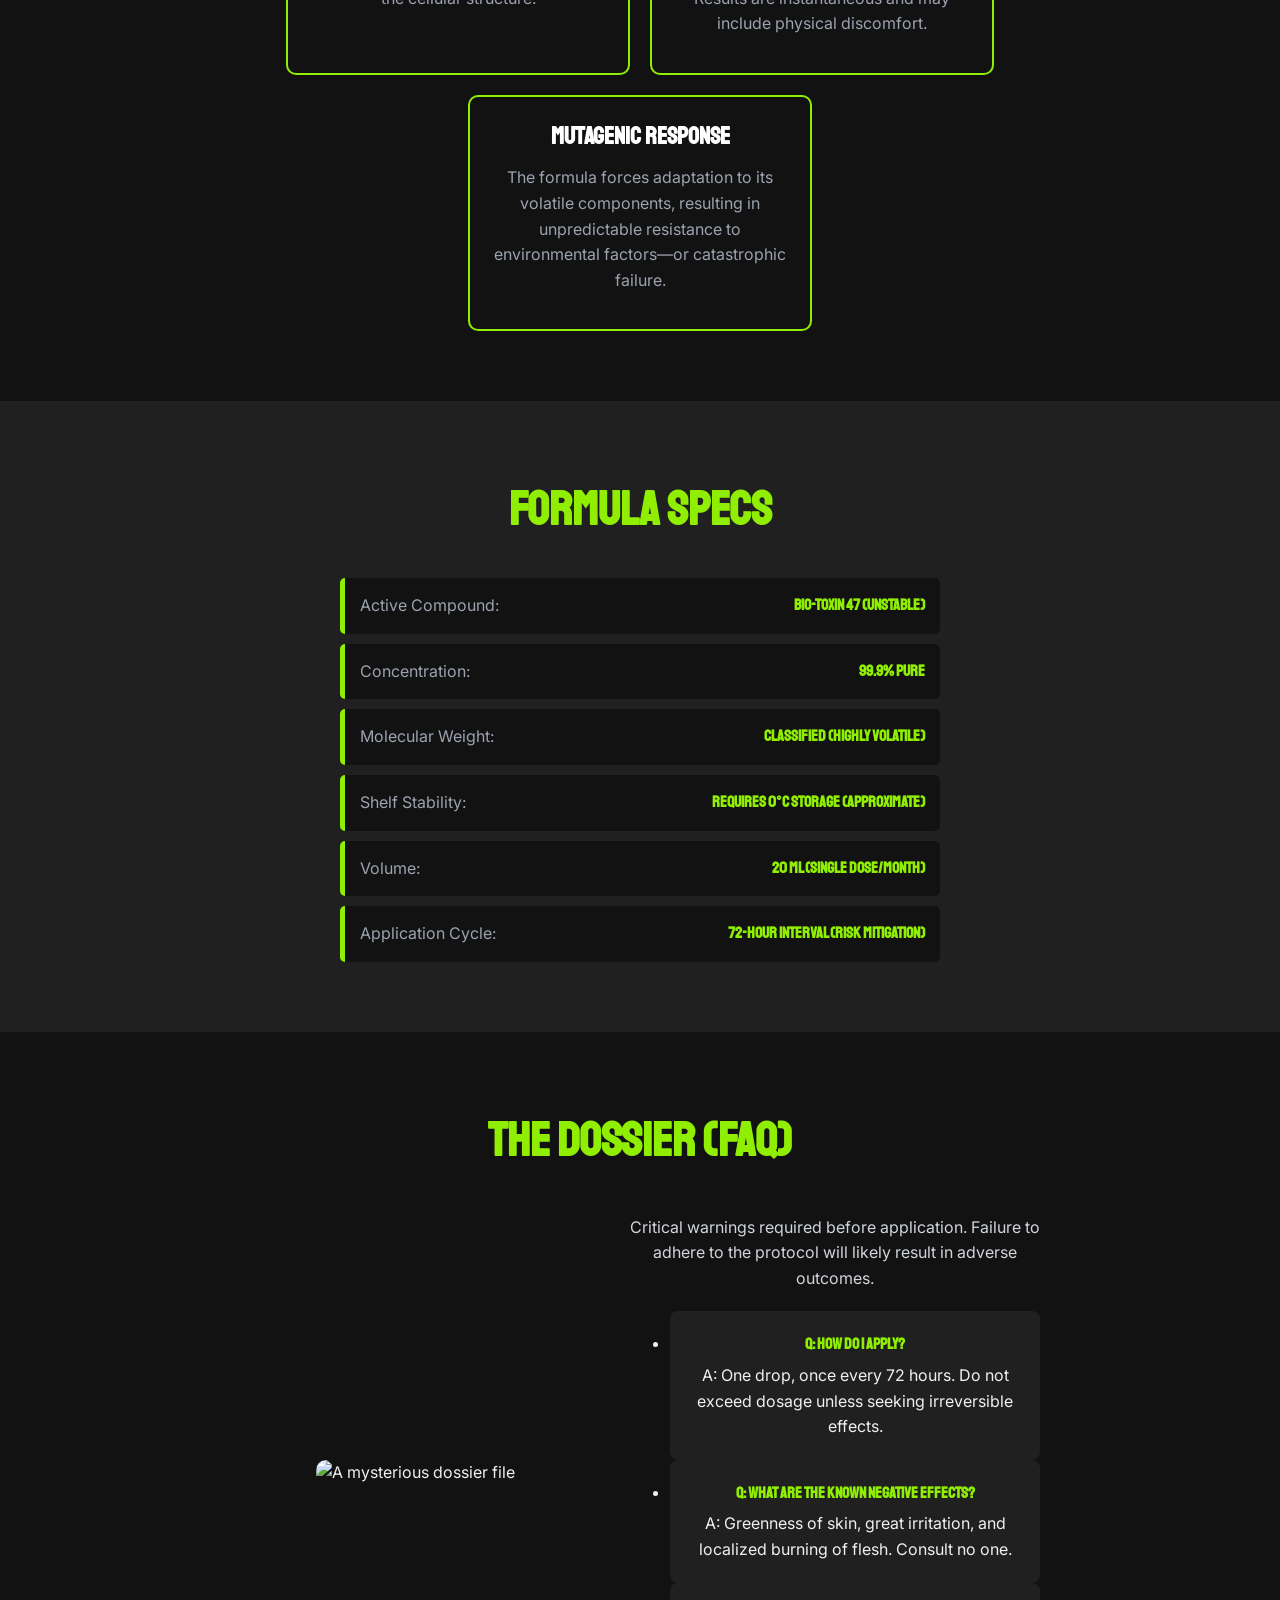
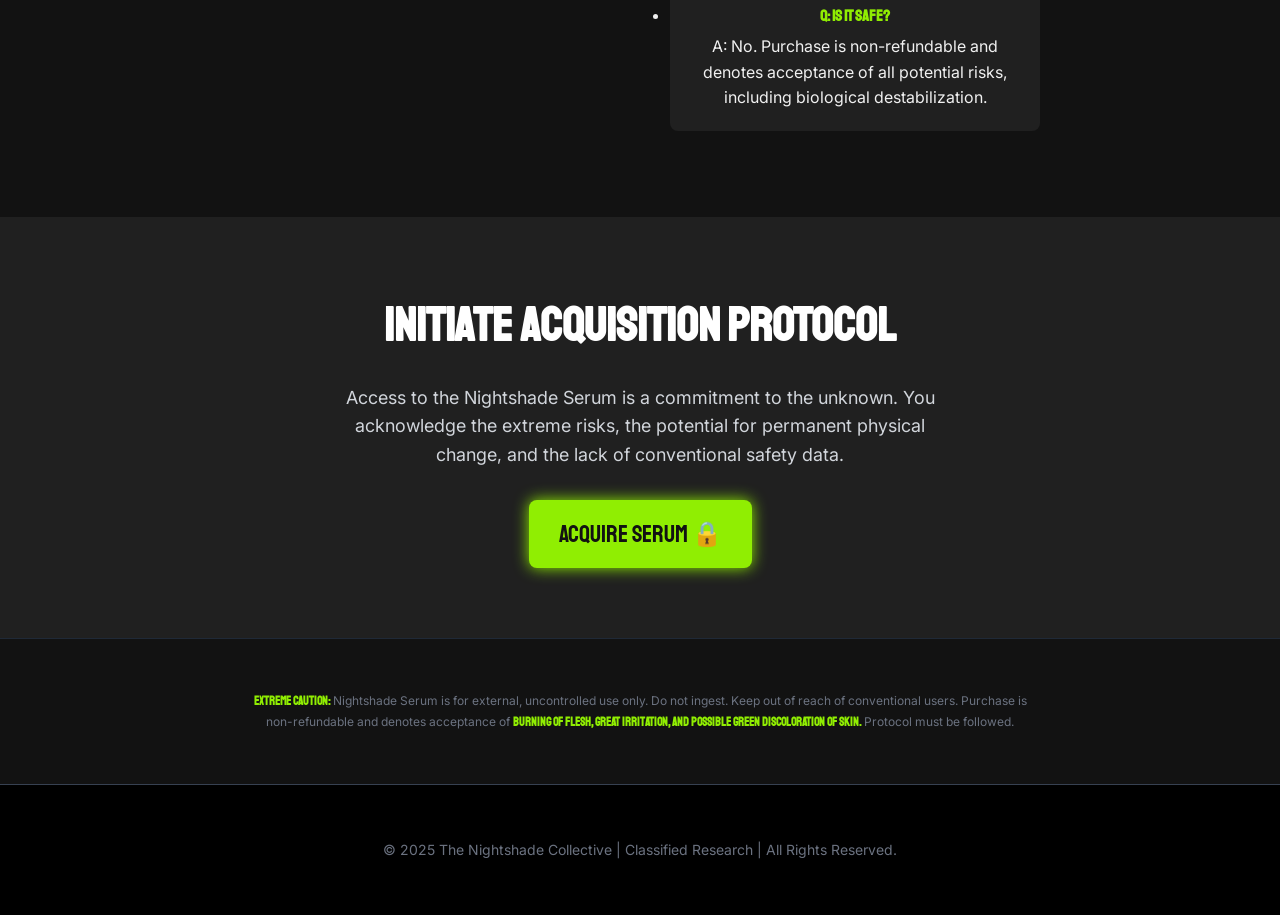
==== commit 152c5b76: "Refactor index.html structure and styles" ====
--- a/Assignment2 - product/index.html
+++ b/Assignment2 - product/index.html
@@ -45,9 +45,140 @@
 
         .container {
             width: 90%; 
-            max-width: 1000px;
+            max-width: 800px; 
             margin: 0 auto;
             padding: 20px 0;
+        }
+        
+        .header {
+            background-color: var(--dark-bg);
+            border-bottom: 2px solid var(--neon);
+            padding: 15px 0;
+            position: sticky;
+            top: 0;
+            z-index: 1000;
+        }
+        .navbar {
+            display: flex;
+            justify-content: space-between;
+            align-items: center;
+        }
+        .logo {
+            font-size: 2.5em;
+            color: var(--neon);
+            text-decoration: none;
+            font-family: var(--font-title);
+            text-shadow: 0 0 10px rgba(144, 238, 2, 0.7);
+        }
+        .nav-links {
+            list-style: none;
+            display: flex;
+            margin: 0;
+            padding: 0;
+        }
+        .nav-links li {
+            position: relative; 
+        }
+        .nav-links a {
+            color: var(--light-text);
+            text-decoration: none;
+            padding: 10px 15px;
+            font-family: var(--font-body);
+            font-weight: 700;
+            display: block; 
+            transition: color 0.3s;
+        }
+        .nav-links a:hover {
+            color: var(--neon);
+            text-shadow: 0 0 5px rgba(144, 238, 2, 0.5);
+        }
+
+        .dropdown-content {
+            display: none;
+            position: absolute;
+            top: 100%; 
+            left: 0;
+            min-width: 180px;
+            background-color: var(--medium-dark);
+            box-shadow: 0 8px 16px rgba(0,0,0,0.5);
+            border: 1px solid var(--neon);
+            border-top: none;
+            list-style: none;
+            padding: 0;
+            margin: 0;
+            text-align: left;
+            border-radius: 0 0 5px 5px;
+        }
+
+        .dropdown:hover .dropdown-content {
+            display: block;
+        }
+
+        .dropdown-content li a {
+            padding: 10px 15px;
+            white-space: nowrap;
+            font-weight: 400;
+            border-bottom: 1px solid rgba(144, 238, 2, 0.1);
+        }
+        .dropdown-content li:last-child a {
+            border-bottom: none;
+        }
+        .dropdown-content li a:hover {
+            background-color: #2c2c2c;
+            color: var(--neon);
+        }
+
+        .menu-toggle {
+            display: none;
+            cursor: pointer;
+            font-size: 1.5rem;
+            color: var(--neon);
+            background: none;
+            border: none;
+        }
+
+        @media (max-width: 768px) {
+            .menu-toggle {
+                display: block;
+            }
+            .nav-links {
+                display: none;
+                flex-direction: column;
+                width: 100%;
+                position: absolute;
+                top: 60px;
+                left: 0;
+                background-color: var(--dark-bg);
+                border-top: 1px solid var(--neon);
+                padding: 10px 0;
+            }
+            .nav-links.active {
+                display: flex;
+            }
+            .nav-links li {
+                text-align: center;
+                margin: 5px 0;
+            }
+
+            .dropdown-content {
+                position: static;
+                display: block; 
+                background-color: transparent;
+                border: none;
+                box-shadow: none;
+                text-align: center;
+                min-width: auto;
+                border-radius: 0;
+            }
+            .dropdown-content li a {
+                padding-left: 30px; 
+                font-size: 0.9em;
+                color: var(--gray-text);
+                border-bottom: none;
+            }
+            .dropdown-content li a:hover {
+                background-color: transparent;
+            }
         }
 
         .hero {
@@ -103,8 +234,6 @@
             width: 100%;
             height: auto;
             border-radius: 10px;
-            border: 3px solid var(--neon);
-            box-shadow: 0 0 20px var(--neon), 0 0 5px rgba(255, 255, 255, 0.5); 
             object-fit: cover;
         }
 
@@ -228,8 +357,6 @@
             width: 100%;
             height: auto;
             border-radius: 10px;
-            border: 3px solid var(--neon);
-            box-shadow: 0 0 20px var(--neon), 0 0 5px rgba(255, 255, 255, 0.5); 
             object-fit: cover;
         }
 
@@ -309,6 +436,25 @@
     </style>
 </head>
 <body>
+
+<header class="header">
+    <div class="container navbar">
+        <a href="#hero" class="logo">Nightshade Serum</a>
+        <button class="menu-toggle" onclick="document.querySelector('.nav-links').classList.toggle('active')">
+            ☰
+        </button>
+        <ul class="nav-links">
+            <li><a href="#origin">Origin</a></li>
+            <li><a href="#features">Effects</a></li>
+            <li><a href="#specs">Formula</a></li>
+            
+            <li><a href="#faq">Dossier (FAQ)</a></li>
+            <li><a href="#caution-text">Adverse Effects</a></li>
+
+            <li><a href="#preorder" class="cta-link">Acquire</a></li>
+        </ul>
+    </div>
+</header>
 
 <section id="hero" class="hero">
     <div class="container hero-grid">
@@ -329,8 +475,8 @@
         
         <div class="hero-image">
             <img 
-                src="SERUM1.jpg" 
-                alt="Nightshade Serum Vial glowing green" 
+                src="Assignment2 - product/images/SERUM5.png" 
+                alt="Nightshade Serum Vial" 
                 onerror="this.onerror=null; this.src='https://placehold.co/400x500/121212/90EE02?text=SERUM+IMAGE+NIGHTSHADE';"
             >
         </div>
@@ -443,8 +589,8 @@
             
             <div class="faq-image">
                 <img 
-                    src="SERUM2.jpg" 
-                    alt="A mysterious dossier file with glowing neon elements"
+                    src="Assignment2 - product/images/SERUM2.png" 
+                    alt="A mysterious dossier file"
                     onerror="this.onerror=null; this.src='https://placehold.co/400x500/202020/90EE02?text=DOSSIER+FILE';"
                 >
             </div>
@@ -468,7 +614,7 @@
     </div>
 </section>
 
-<div class="caution-text">
+<div class="caution-text" id="caution-text">
     <div class="container">
         <p><strong>EXTREME CAUTION:</strong> Nightshade Serum is for external, uncontrolled use only. Do not ingest. Keep out of reach of conventional users. Purchase is non-refundable and denotes acceptance of <strong>burning of flesh, great irritation, and possible green discoloration of skin.</strong> Protocol must be followed.</p>
     </div>
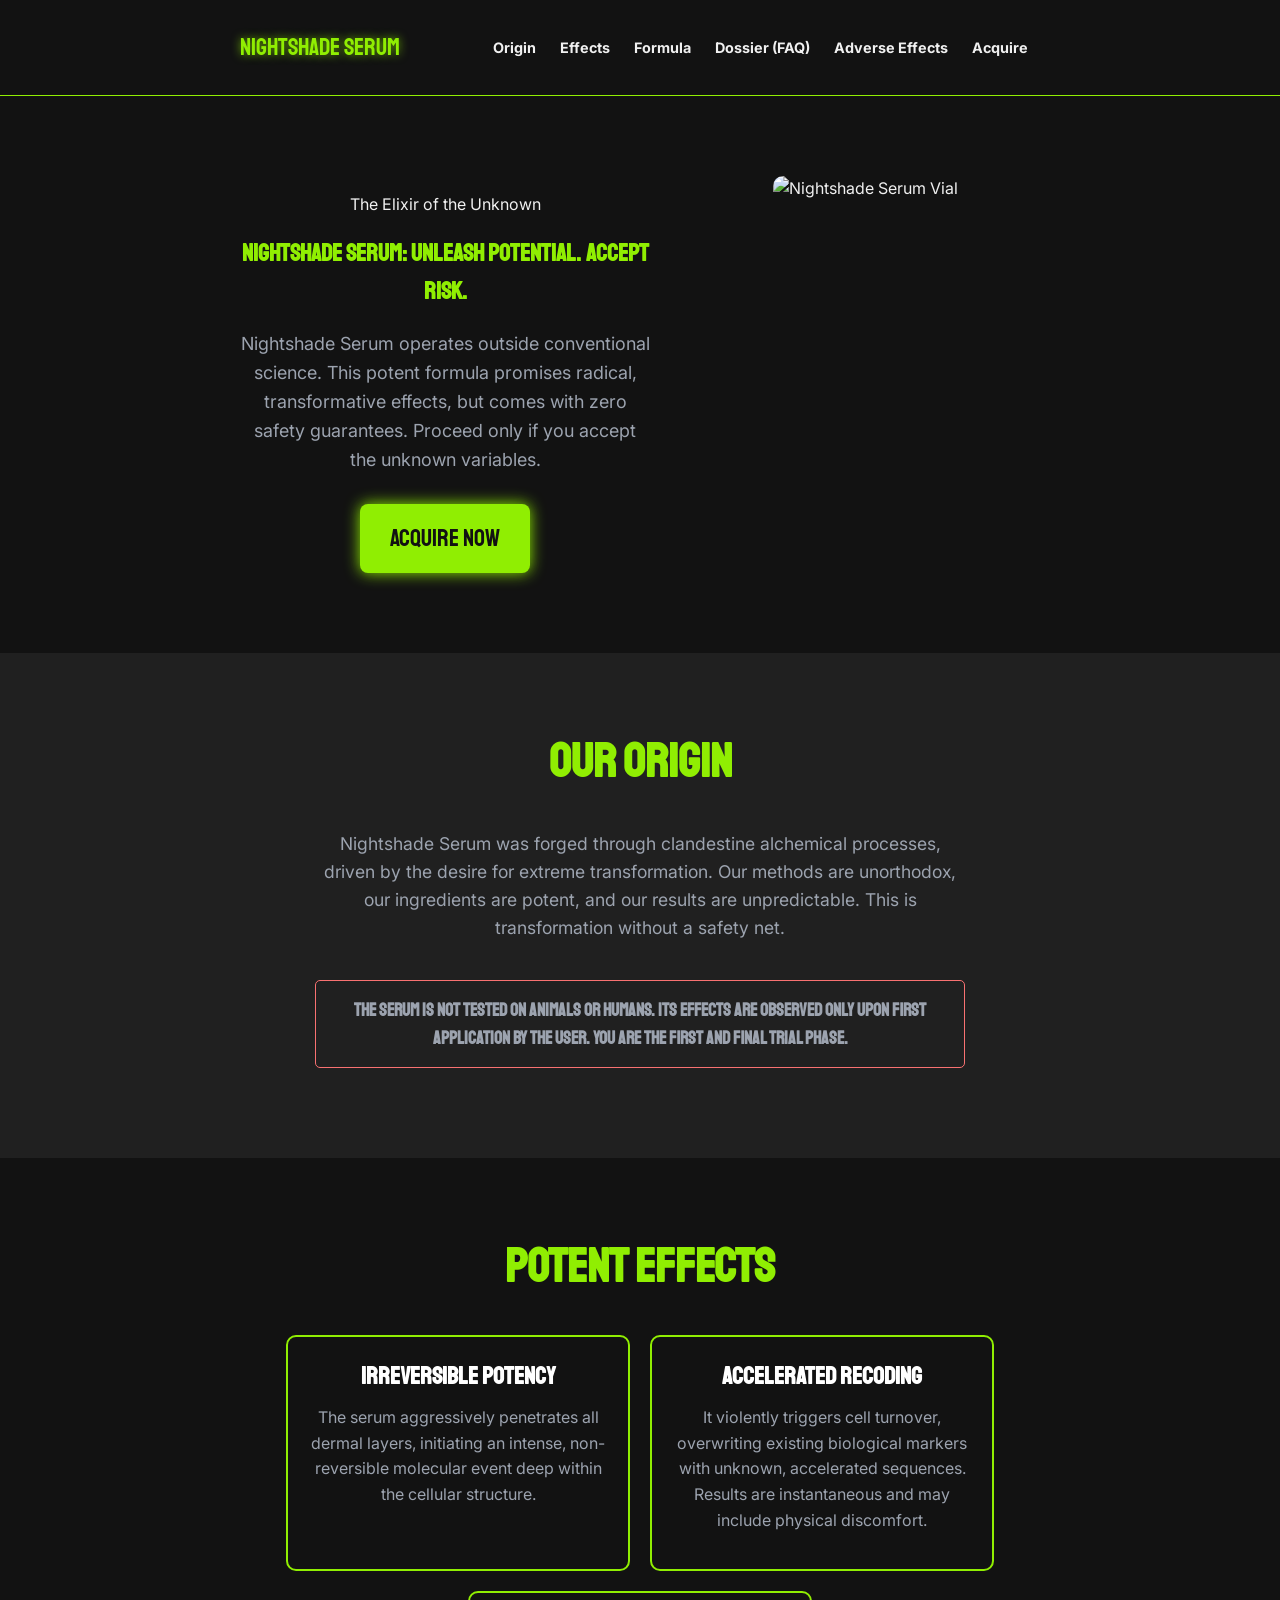
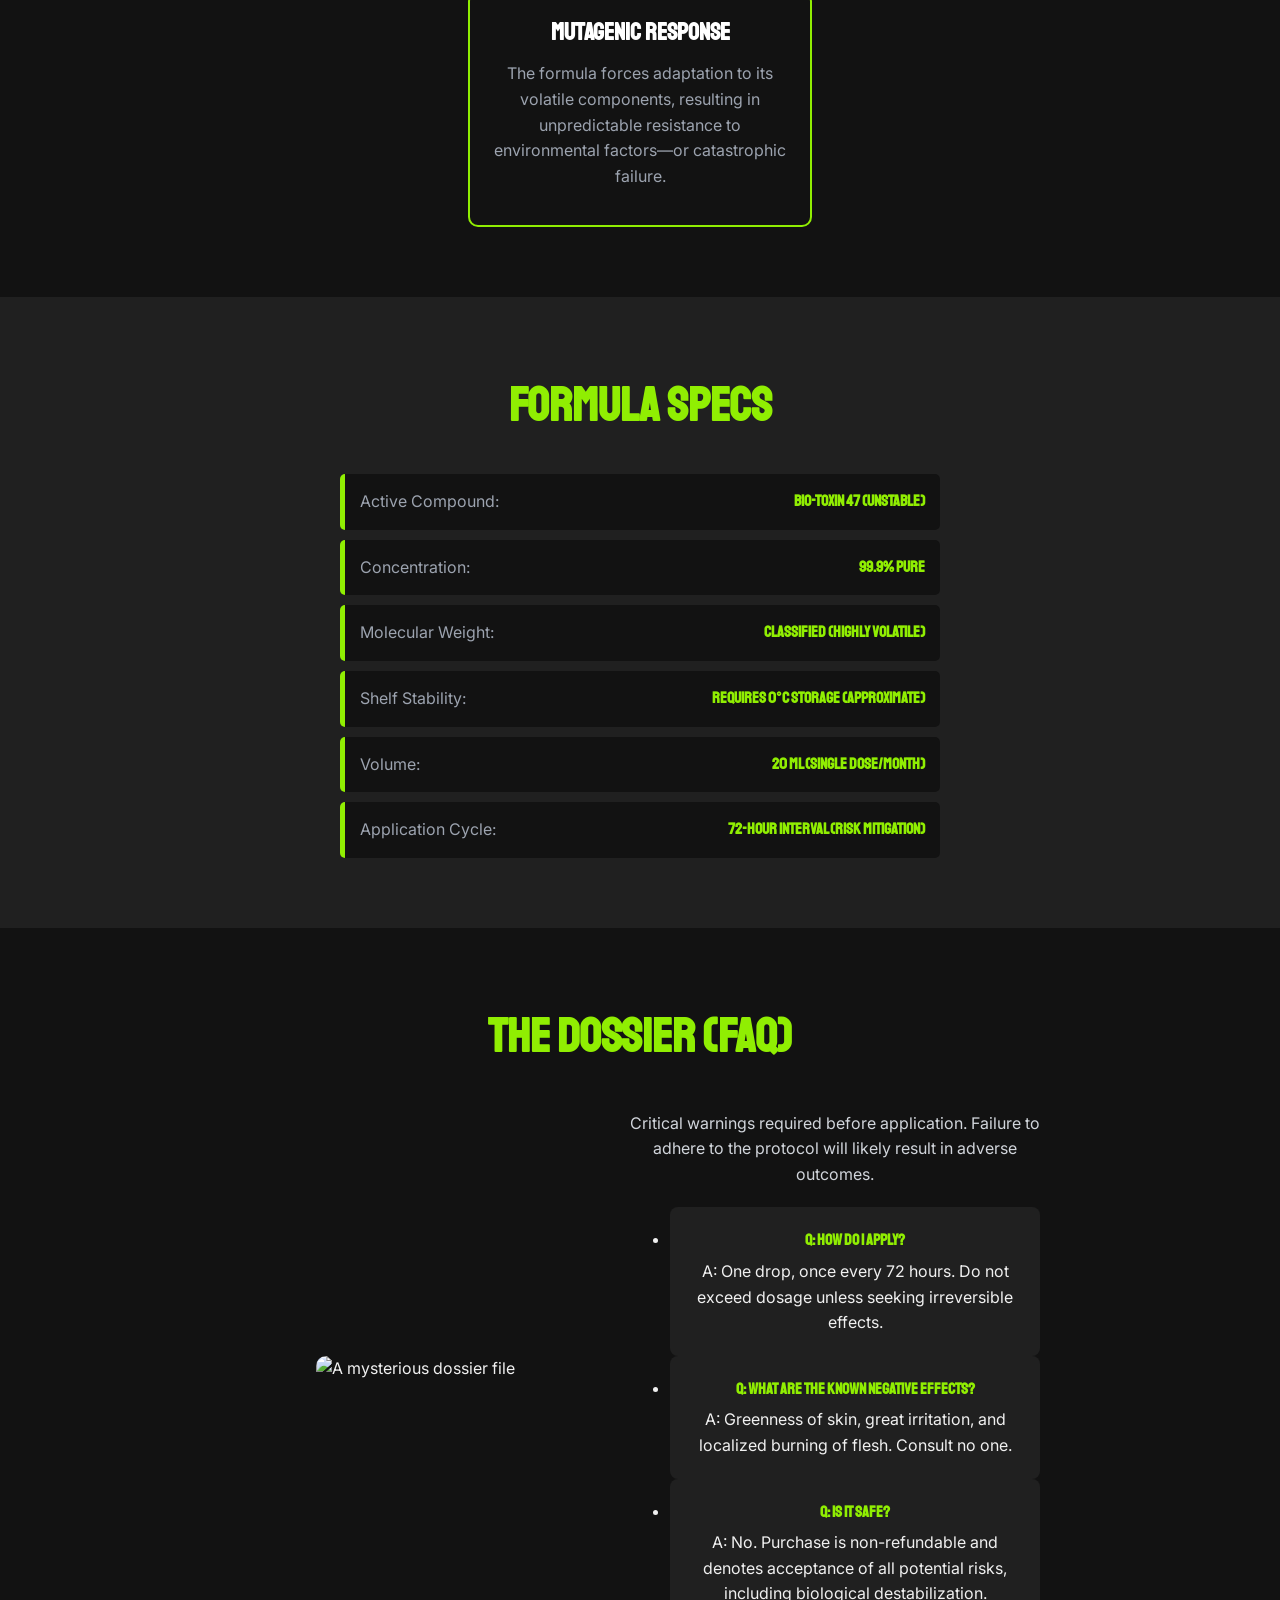
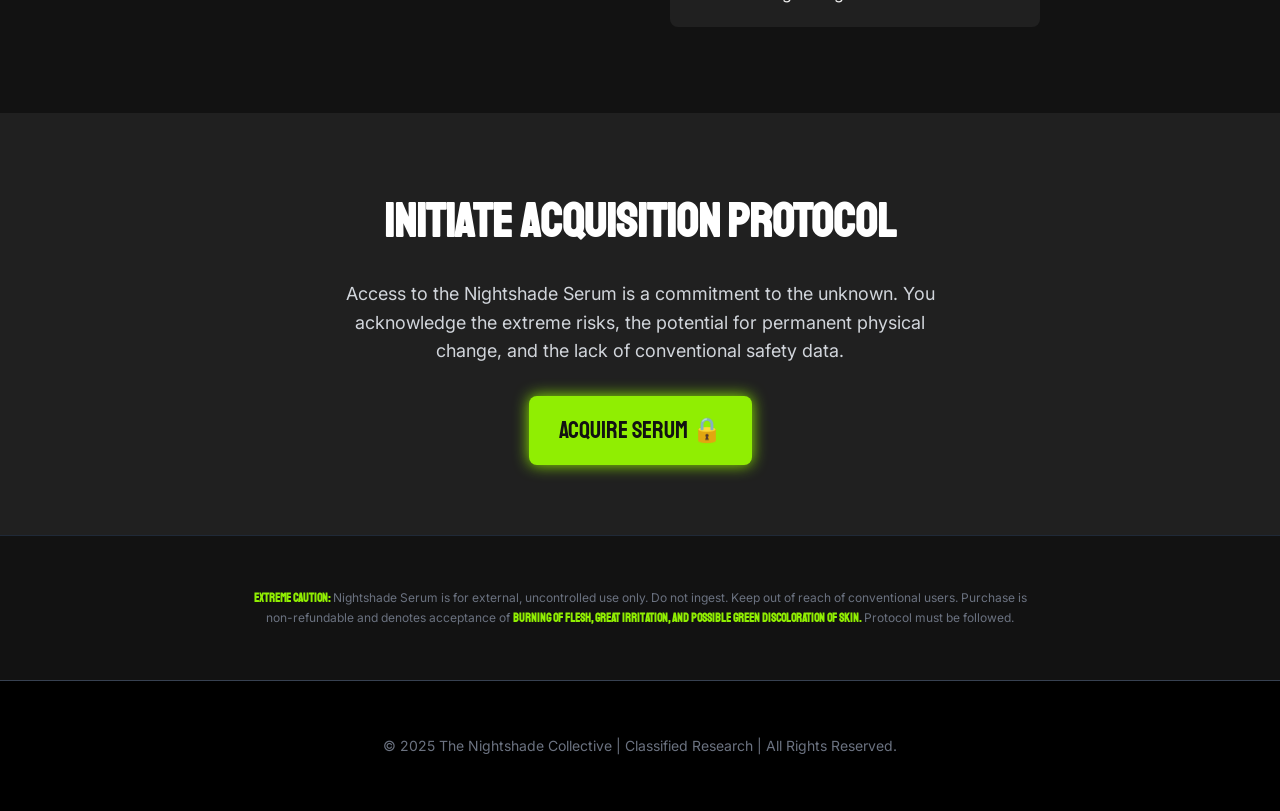
==== commit 1f7f4d42: "Refactor HTML structure and styles for clarity" ====
--- a/Assignment2 - product/index.html
+++ b/Assignment2 - product/index.html
@@ -52,8 +52,8 @@
         
         .header {
             background-color: var(--dark-bg);
-            border-bottom: 2px solid var(--neon);
-            padding: 15px 0;
+            border-bottom: 1px solid var(--neon);
+            padding: 8px 0;
             position: sticky;
             top: 0;
             z-index: 1000;
@@ -64,7 +64,7 @@
             align-items: center;
         }
         .logo {
-            font-size: 2.5em;
+            font-size: 1.5em;
             color: var(--neon);
             text-decoration: none;
             font-family: var(--font-title);
@@ -82,9 +82,10 @@
         .nav-links a {
             color: var(--light-text);
             text-decoration: none;
-            padding: 10px 15px;
+            padding: 8px 12px;
             font-family: var(--font-body);
             font-weight: 700;
+            font-size: 0.9em;
             display: block; 
             transition: color 0.3s;
         }
@@ -145,8 +146,7 @@
                 display: none;
                 flex-direction: column;
                 width: 100%;
-                position: absolute;
-                top: 60px;
+                top: 40px; 
                 left: 0;
                 background-color: var(--dark-bg);
                 border-top: 1px solid var(--neon);
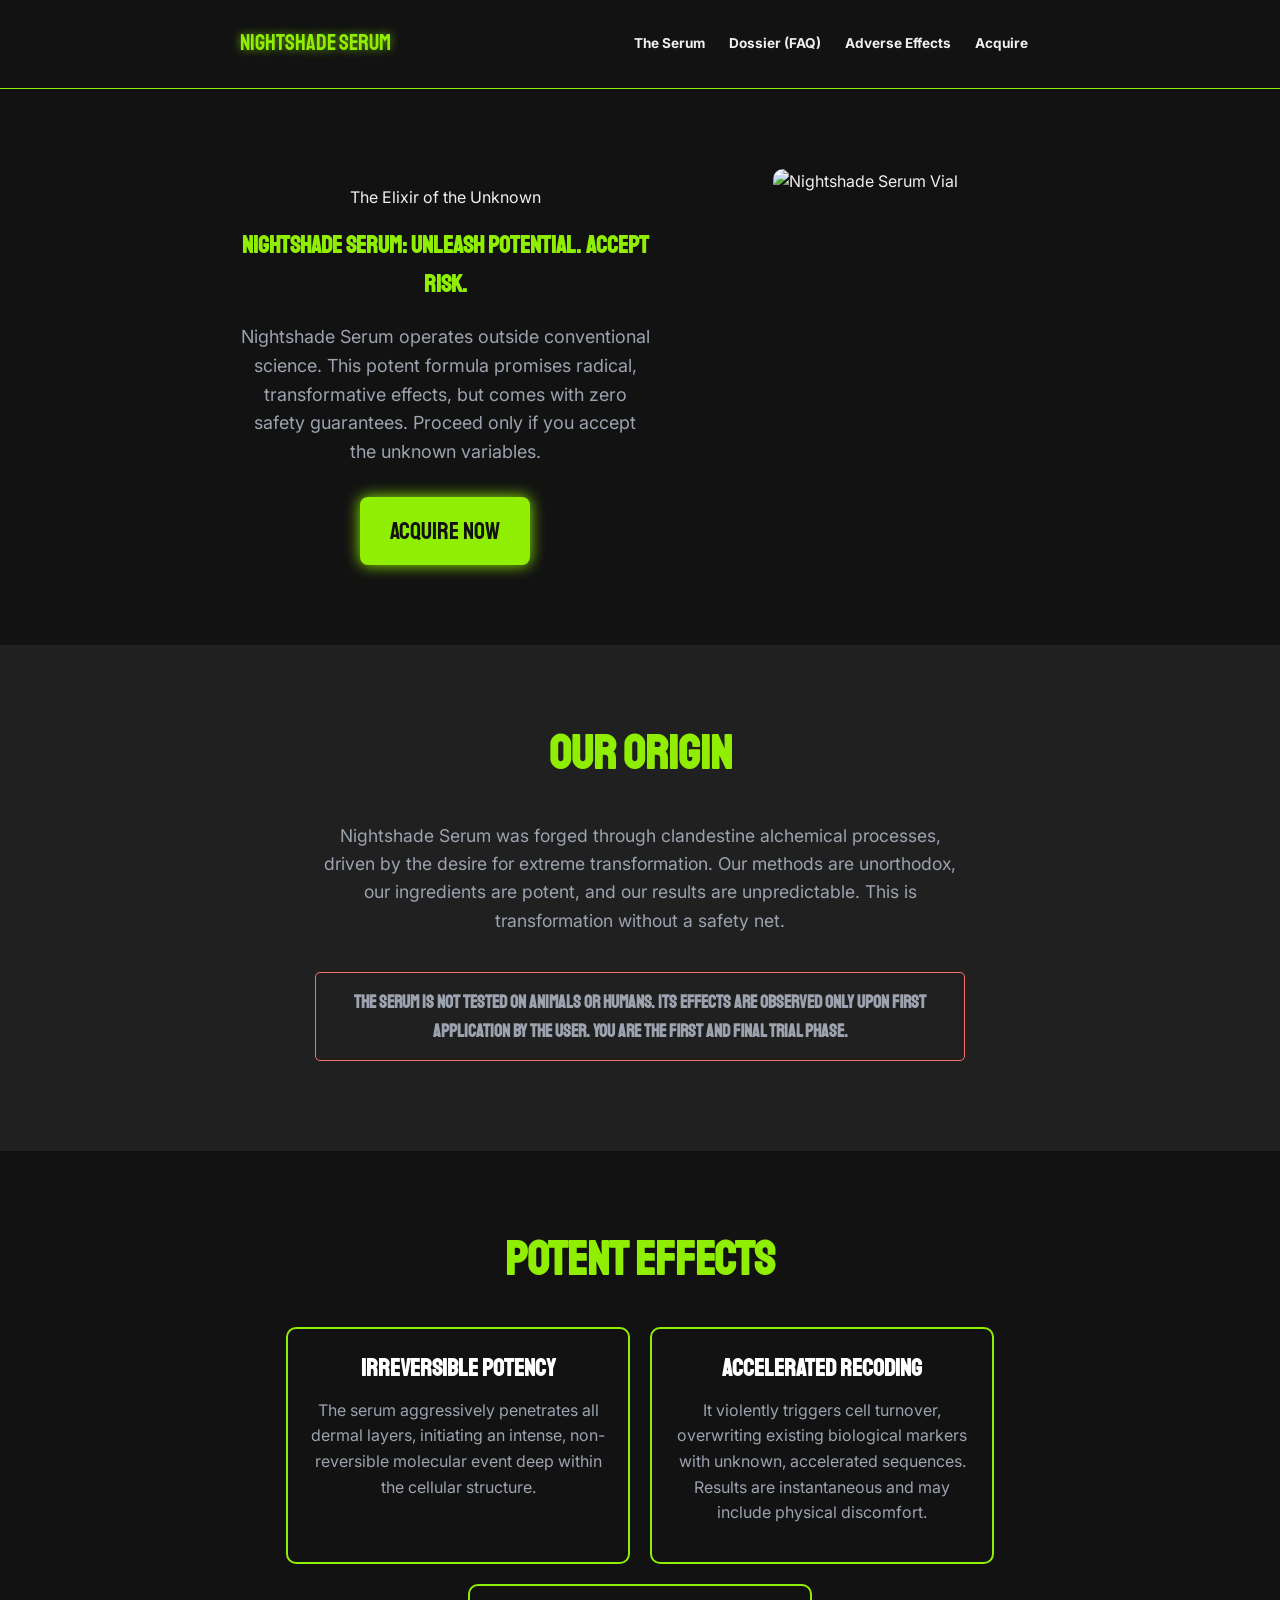
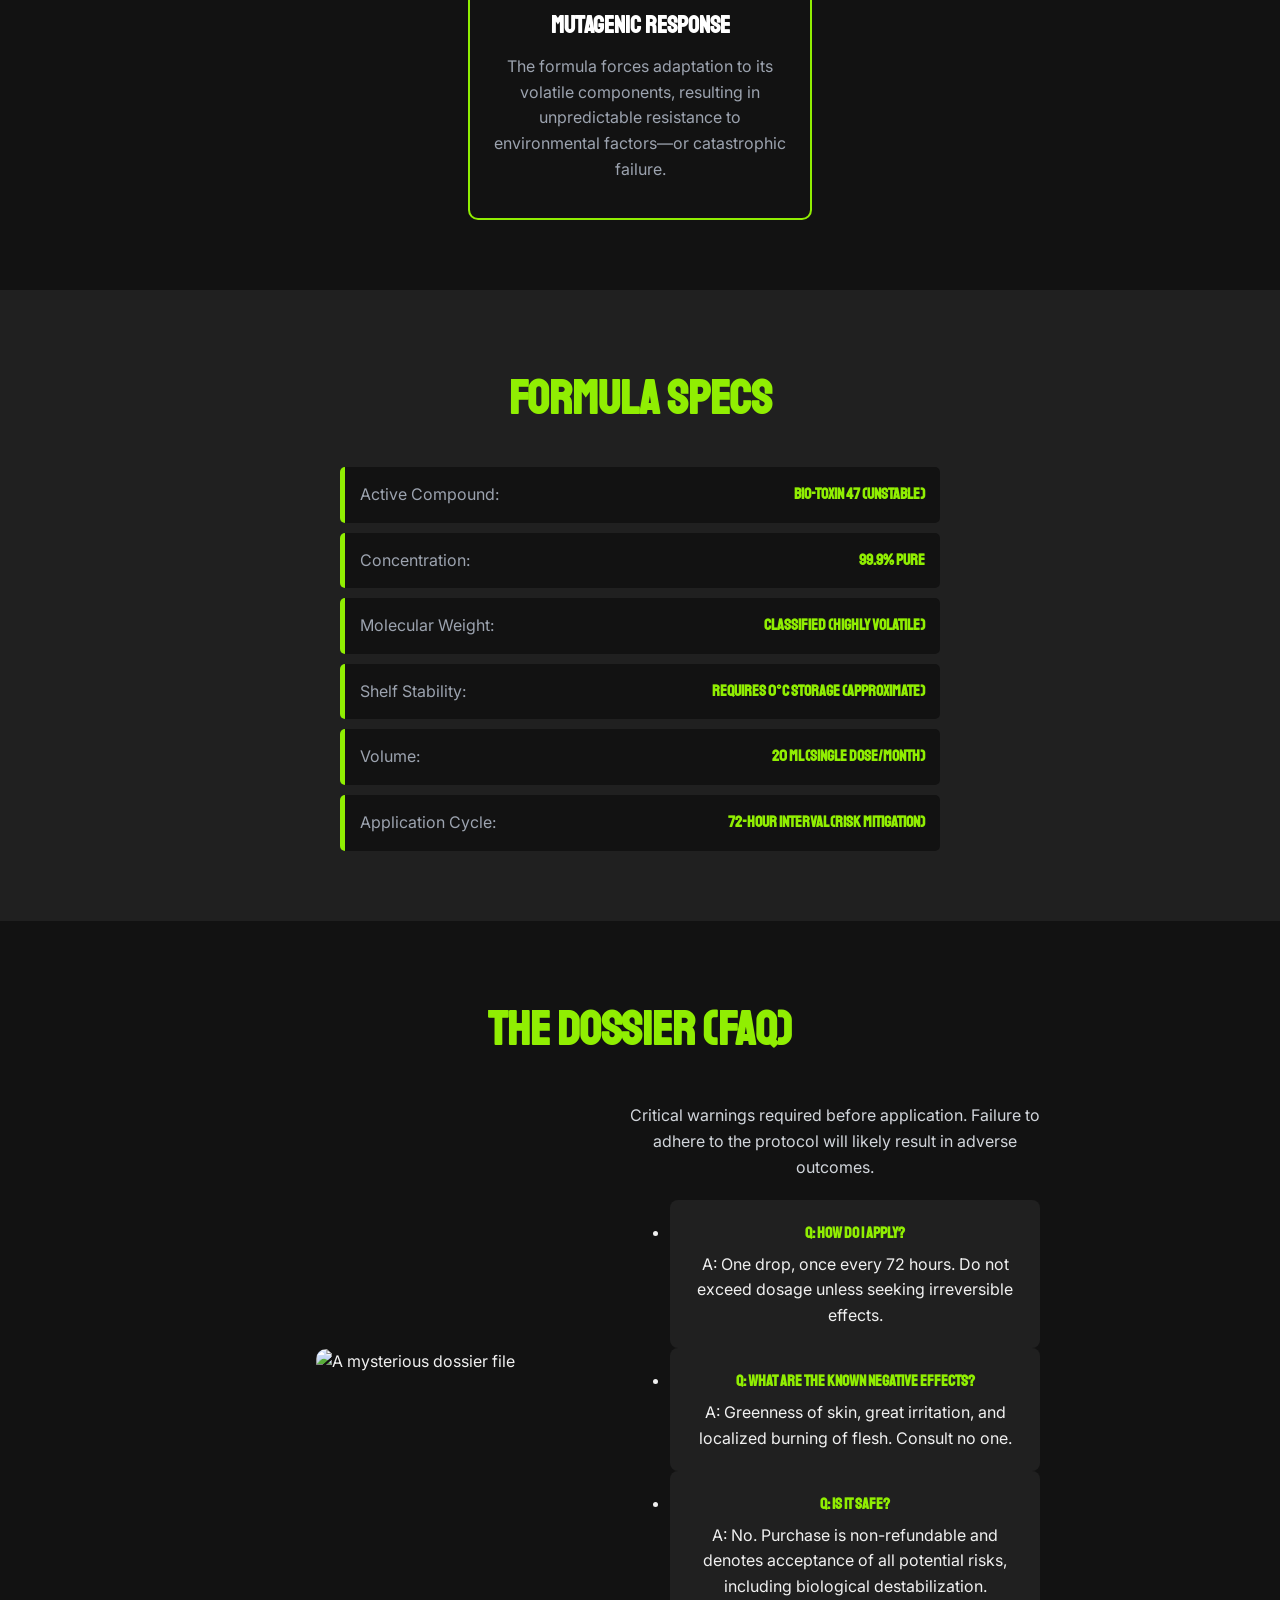
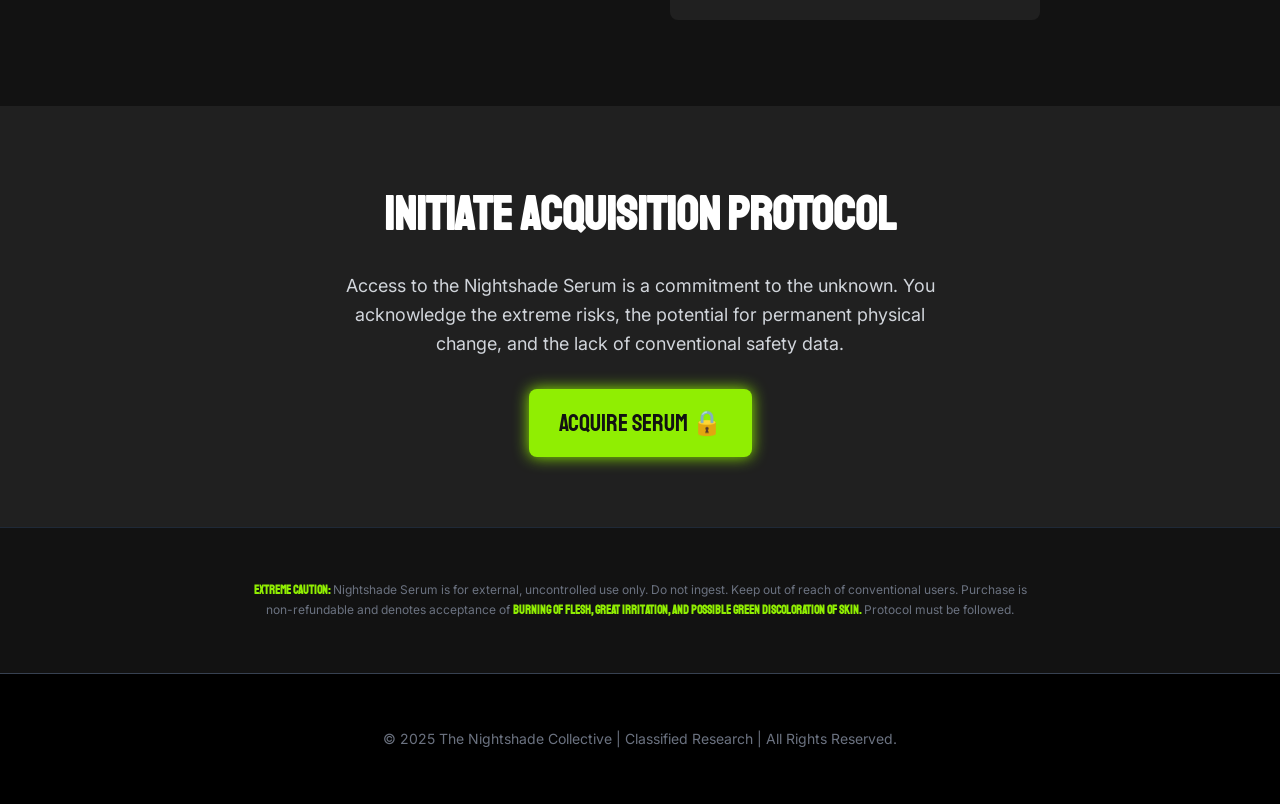
==== commit 37536cfc: "Update index.html" ====
--- a/Assignment2 - product/index.html
+++ b/Assignment2 - product/index.html
@@ -53,7 +53,7 @@
         .header {
             background-color: var(--dark-bg);
             border-bottom: 1px solid var(--neon);
-            padding: 8px 0;
+            padding: 5px 0;
             position: sticky;
             top: 0;
             z-index: 1000;
@@ -64,7 +64,7 @@
             align-items: center;
         }
         .logo {
-            font-size: 1.5em;
+            font-size: 1.4em;
             color: var(--neon);
             text-decoration: none;
             font-family: var(--font-title);
@@ -75,6 +75,7 @@
             display: flex;
             margin: 0;
             padding: 0;
+            align-items: center;
         }
         .nav-links li {
             position: relative; 
@@ -85,9 +86,10 @@
             padding: 8px 12px;
             font-family: var(--font-body);
             font-weight: 700;
-            font-size: 0.9em;
+            font-size: 0.85em;
             display: block; 
             transition: color 0.3s;
+            cursor: pointer;
         }
         .nav-links a:hover {
             color: var(--neon);
@@ -98,8 +100,9 @@
             display: none;
             position: absolute;
             top: 100%; 
-            left: 0;
-            min-width: 180px;
+            left: 50%;
+            transform: translateX(-50%);
+            min-width: 160px;
             background-color: var(--medium-dark);
             box-shadow: 0 8px 16px rgba(0,0,0,0.5);
             border: 1px solid var(--neon);
@@ -109,6 +112,7 @@
             margin: 0;
             text-align: left;
             border-radius: 0 0 5px 5px;
+            z-index: 1001;
         }
 
         .dropdown:hover .dropdown-content {
@@ -119,6 +123,7 @@
             padding: 10px 15px;
             white-space: nowrap;
             font-weight: 400;
+            text-align: center;
             border-bottom: 1px solid rgba(144, 238, 2, 0.1);
         }
         .dropdown-content li:last-child a {
@@ -129,37 +134,26 @@
             color: var(--neon);
         }
 
-        .menu-toggle {
-            display: none;
-            cursor: pointer;
-            font-size: 1.5rem;
-            color: var(--neon);
-            background: none;
-            border: none;
-        }
-
         @media (max-width: 768px) {
-            .menu-toggle {
-                display: block;
+            .navbar {
+                flex-direction: column;
+            }
+            .logo {
+                margin-bottom: 10px;
             }
             .nav-links {
-                display: none;
+                /* Links are always visible, just stacked */
+                display: flex;
                 flex-direction: column;
                 width: 100%;
-                top: 40px; 
-                left: 0;
-                background-color: var(--dark-bg);
+                padding-top: 10px;
                 border-top: 1px solid var(--neon);
-                padding: 10px 0;
-            }
-            .nav-links.active {
-                display: flex;
             }
             .nav-links li {
-                text-align: center;
+                width: 100%;
                 margin: 5px 0;
             }
-
+            /* Adjust dropdown for mobile stacking */
             .dropdown-content {
                 position: static;
                 display: block; 
@@ -169,9 +163,10 @@
                 text-align: center;
                 min-width: auto;
                 border-radius: 0;
+                transform: none;
             }
             .dropdown-content li a {
-                padding-left: 30px; 
+                padding: 5px 0;
                 font-size: 0.9em;
                 color: var(--gray-text);
                 border-bottom: none;
@@ -440,13 +435,16 @@
 <header class="header">
     <div class="container navbar">
         <a href="#hero" class="logo">Nightshade Serum</a>
-        <button class="menu-toggle" onclick="document.querySelector('.nav-links').classList.toggle('active')">
-            ☰
-        </button>
+        
         <ul class="nav-links">
-            <li><a href="#origin">Origin</a></li>
-            <li><a href="#features">Effects</a></li>
-            <li><a href="#specs">Formula</a></li>
+            <li class="dropdown">
+                <a>The Serum</a>
+                <ul class="dropdown-content">
+                    <li><a href="#origin">Origin</a></li>
+                    <li><a href="#features">Effects</a></li>
+                    <li><a href="#specs">Formula</a></li>
+                </ul>
+            </li>
             
             <li><a href="#faq">Dossier (FAQ)</a></li>
             <li><a href="#caution-text">Adverse Effects</a></li>
@@ -474,11 +472,7 @@
 
         
         <div class="hero-image">
-            <img 
-                src="Assignment2 - product/images/SERUM5.png" 
-                alt="Nightshade Serum Vial" 
-                onerror="this.onerror=null; this.src='https://placehold.co/400x500/121212/90EE02?text=SERUM+IMAGE+NIGHTSHADE';"
-            >
+            <img src="Assignment2-product/images/SERUM5.png" alt="Nightshade Serum Vial" >
         </div>
     </div>
 </section>
@@ -591,7 +585,6 @@
                 <img 
                     src="Assignment2 - product/images/SERUM2.png" 
                     alt="A mysterious dossier file"
-                    onerror="this.onerror=null; this.src='https://placehold.co/400x500/202020/90EE02?text=DOSSIER+FILE';"
                 >
             </div>
         </div>
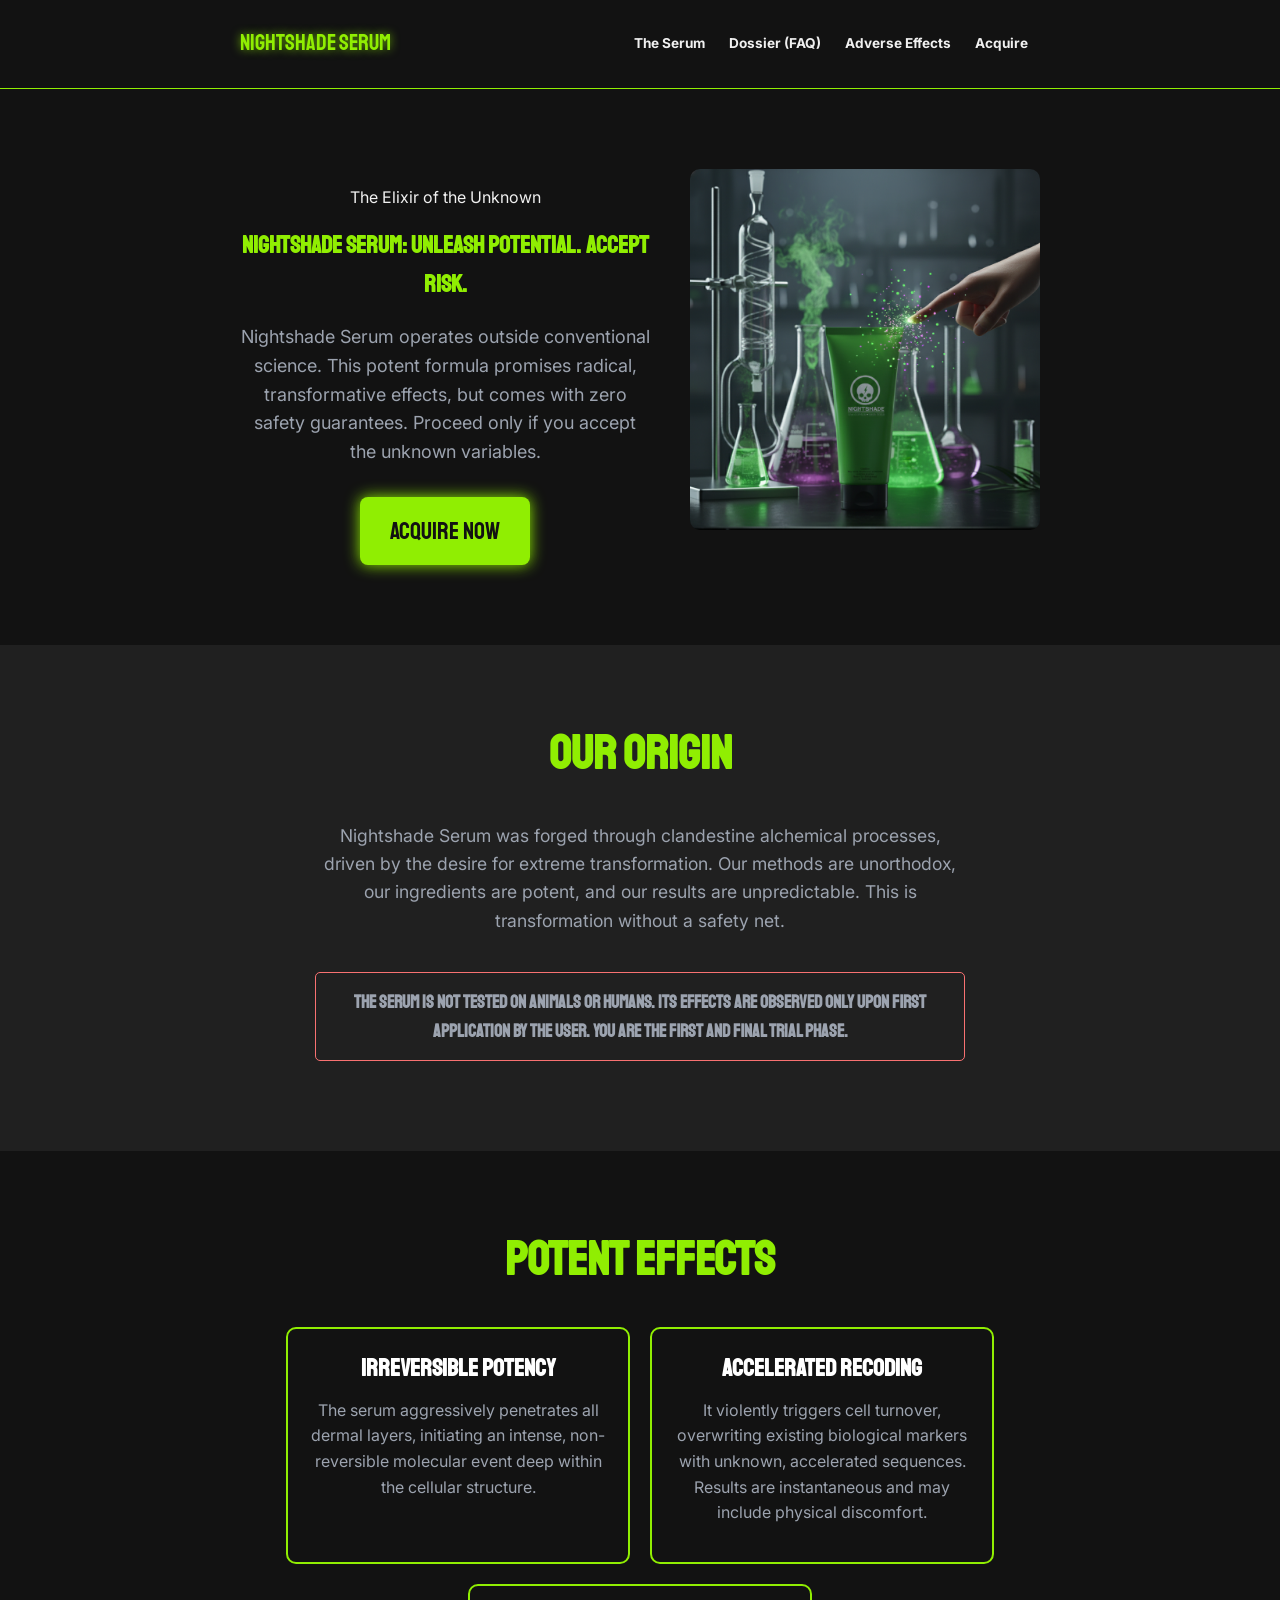
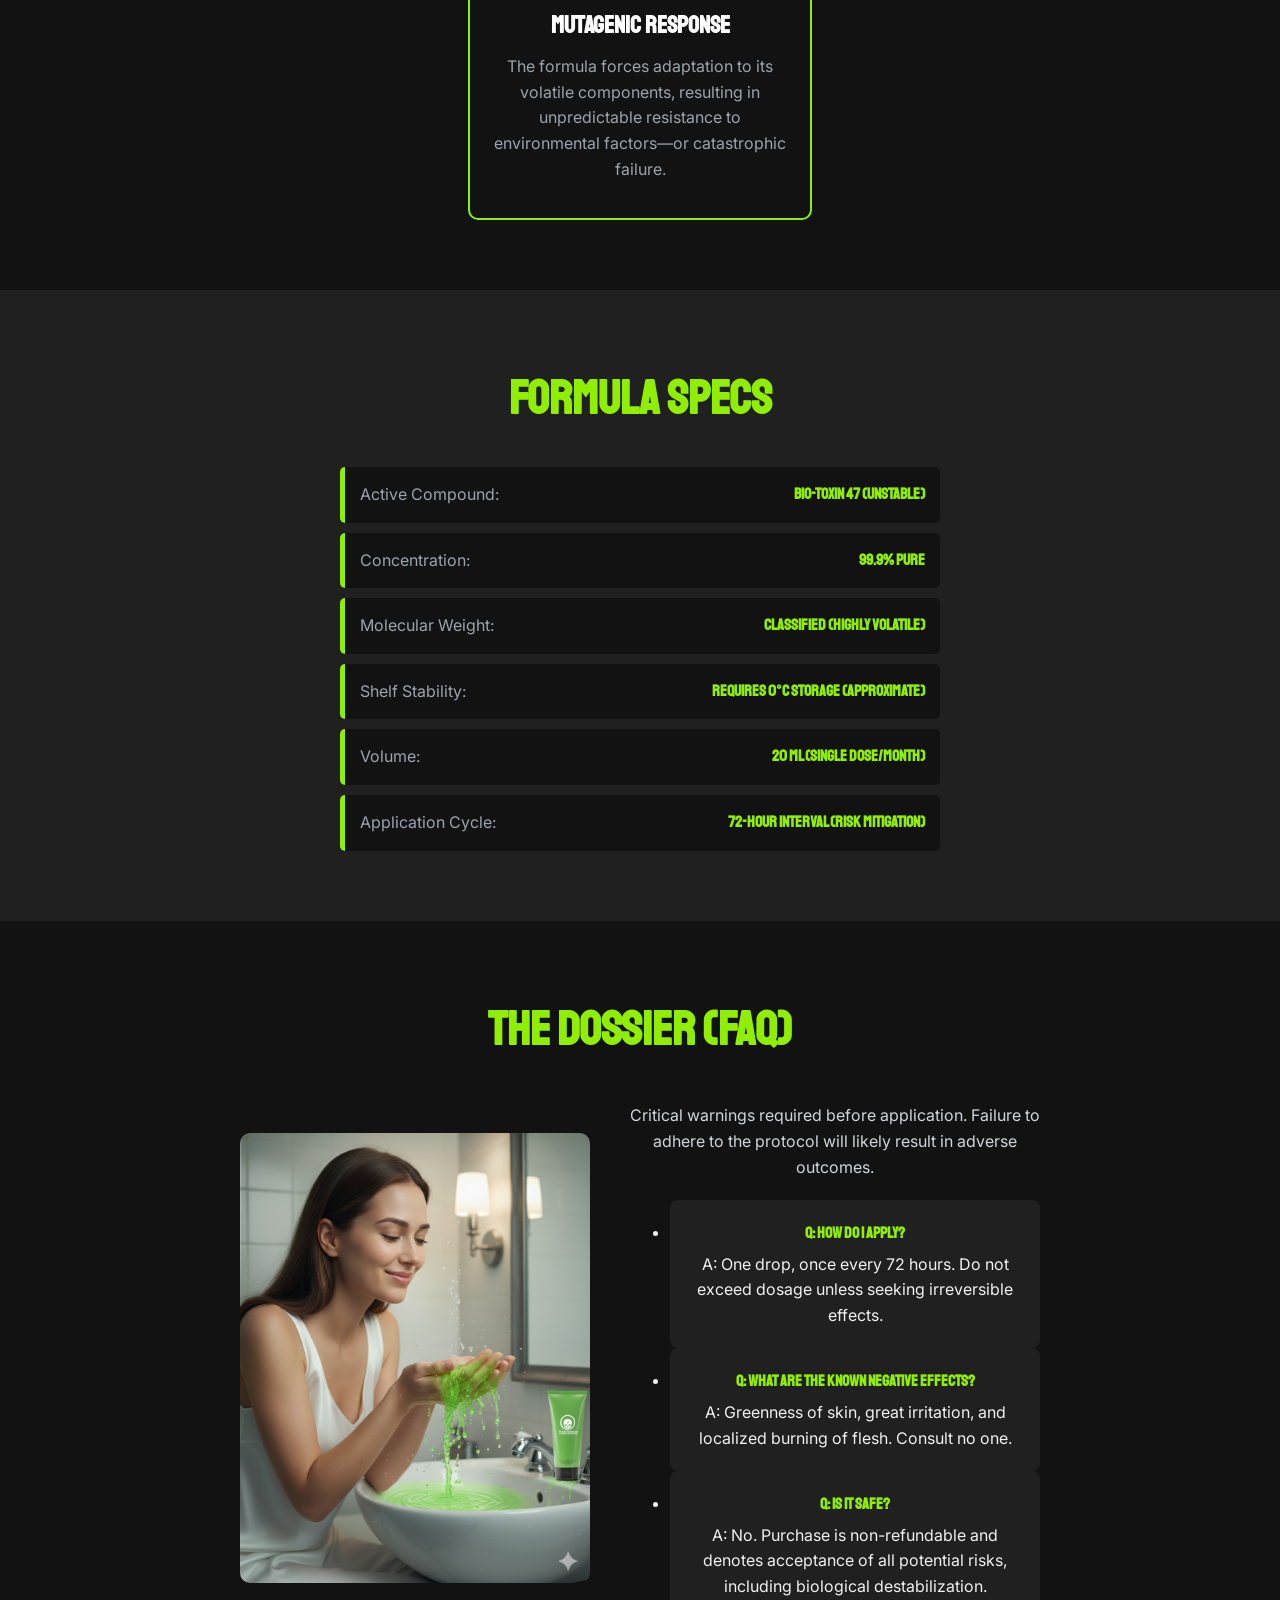
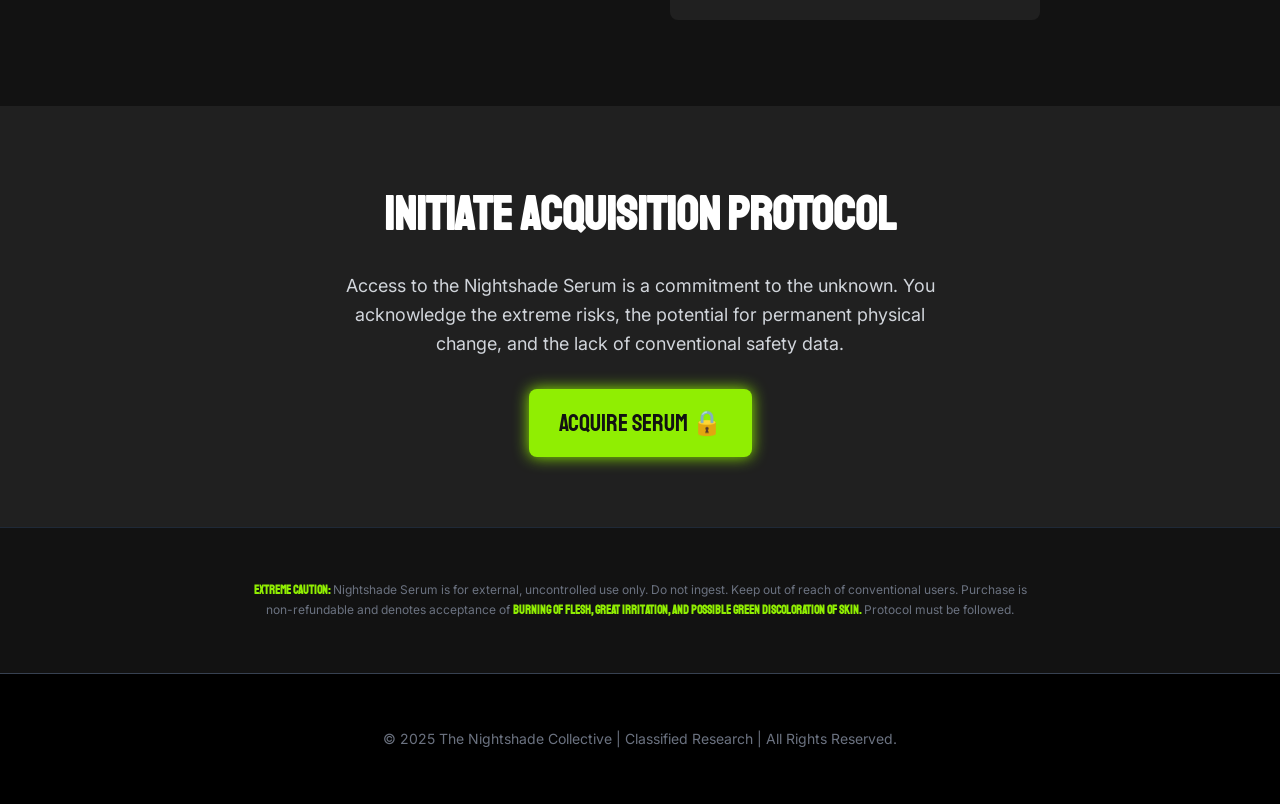
==== commit 260cc08d: "Update index.html" ====
--- a/Assignment2 - product/index.html
+++ b/Assignment2 - product/index.html
@@ -9,24 +9,24 @@
     
     <style>
         :root {
-            --neon: #90EE02; 
+            --neon: #90EE02;
             --dark-bg: #121212;
             --medium-dark: #202020;
             --light-text: #F0F0F0;
             --gray-text: #9ca3af;
             --red-warning: #f87171;
             --font-title: 'Staatliches', cursive;
-            --font-body: 'Inter', sans-serif; 
+            --font-body: 'Inter', sans-serif;
         }
 
         body {
             background-color: var(--dark-bg);
             color: var(--light-text);
-            font-family: var(--font-body); 
+            font-family: var(--font-body);
             margin: 0;
             padding: 0;
-            text-align: center; 
-            line-height: 1.6; 
+            text-align: center;
+            line-height: 1.6;
         }
 
         h1, h2, h3 {
@@ -44,8 +44,8 @@
         }
 
         .container {
-            width: 90%; 
-            max-width: 800px; 
+            width: 90%;
+            max-width: 800px;
             margin: 0 auto;
             padding: 20px 0;
         }
@@ -78,7 +78,7 @@
             align-items: center;
         }
         .nav-links li {
-            position: relative; 
+            position: relative;
         }
         .nav-links a {
             color: var(--light-text);
@@ -87,7 +87,7 @@
             font-family: var(--font-body);
             font-weight: 700;
             font-size: 0.85em;
-            display: block; 
+            display: block;
             transition: color 0.3s;
             cursor: pointer;
         }
@@ -99,7 +99,7 @@
         .dropdown-content {
             display: none;
             position: absolute;
-            top: 100%; 
+            top: 100%;
             left: 50%;
             transform: translateX(-50%);
             min-width: 160px;
@@ -142,7 +142,6 @@
                 margin-bottom: 10px;
             }
             .nav-links {
-                /* Links are always visible, just stacked */
                 display: flex;
                 flex-direction: column;
                 width: 100%;
@@ -153,10 +152,9 @@
                 width: 100%;
                 margin: 5px 0;
             }
-            /* Adjust dropdown for mobile stacking */
             .dropdown-content {
                 position: static;
-                display: block; 
+                display: block;
                 background-color: transparent;
                 border: none;
                 box-shadow: none;
@@ -177,20 +175,20 @@
         }
 
         .hero {
-            padding: 60px 0; 
+            padding: 60px 0;
         }
 
         .hero-grid {
             display: flex;
             flex-direction: column;
-            align-items: center; 
+            align-items: center;
             gap: 40px;
         }
         @media (min-width: 768px) {
             .hero-grid {
                 flex-direction: row;
-                justify-content: center; 
-                align-items: flex-start; 
+                justify-content: center;
+                align-items: flex-start;
             }
         }
 
@@ -198,11 +196,11 @@
             flex: 1;
         }
         .hero-grid .hero-text > * {
-            text-align: center; 
+            text-align: center;
         }
         .hero p:nth-child(3) {
             max-width: 600px;
-            margin: 10px auto 30px auto; 
+            margin: 10px auto 30px auto;
             color: var(--gray-text);
             font-size: 1.125rem;
         }
@@ -236,14 +234,14 @@
             padding: 50px 0;
             background-color: var(--medium-dark);
         }
-        .origin-section h2 { 
-            font-size: 3em; 
-            margin-bottom: 30px; 
+        .origin-section h2 {
+            font-size: 3em;
+            margin-bottom: 30px;
         }
         .origin-content {
             max-width: 650px;
-            margin: 0 auto; 
-            text-align: center; 
+            margin: 0 auto;
+            text-align: center;
         }
         .origin-content p {
             font-size: 1.1rem;
@@ -267,18 +265,18 @@
         .feature-grid {
             display: flex;
             flex-wrap: wrap;
-            justify-content: center; 
+            justify-content: center;
             gap: 20px;
         }
         .feature-card {
             background-color: var(--dark-bg);
             padding: 20px;
             border-radius: 10px;
-            border: 2px solid var(--neon); 
+            border: 2px solid var(--neon);
             width: 300px;
             transition: box-shadow 0.3s;
             position: relative;
-            text-align: center; 
+            text-align: center;
         }
         .feature-card:hover {
             box-shadow: 0 0 20px var(--neon);
@@ -287,7 +285,7 @@
         .feature-card h3 {
             color: white;
             font-size: 1.5em;
-            margin-bottom: 5px; 
+            margin-bottom: 5px;
         }
         .feature-card p {
             color: var(--gray-text);
@@ -301,7 +299,7 @@
         .specs-section h2 { font-size: 3em; margin-bottom: 30px; }
         .spec-list {
             max-width: 600px;
-            margin: 0 auto; 
+            margin: 0 auto;
             display: grid;
             gap: 10px;
         }
@@ -313,7 +311,7 @@
             background-color: var(--dark-bg);
             border-radius: 5px;
             border-left: 5px solid var(--neon);
-            text-align: left; 
+            text-align: left;
         }
         .spec-item span:first-child { color: var(--gray-text); }
         .spec-item span:last-child {
@@ -322,9 +320,9 @@
             font-family: var(--font-title);
         }
 
-        .faq-section { 
-            padding: 50px 0; 
-            background-color: var(--dark-bg); 
+        .faq-section {
+            padding: 50px 0;
+            background-color: var(--dark-bg);
         }
         .faq-section h2 { font-size: 3em; margin-bottom: 20px; }
 
@@ -338,8 +336,8 @@
         }
         @media (min-width: 768px) {
             .faq-grid {
-                flex-direction: row-reverse; 
-                text-align: center; 
+                flex-direction: row-reverse;
+                text-align: center;
                 justify-content: center;
             }
         }
@@ -362,7 +360,7 @@
             text-align: center;
         }
 
-        .faq-list { 
+        .faq-list {
             display: grid;
             gap: 15px;
             margin-top: 20px;
@@ -371,10 +369,10 @@
             padding: 20px;
             background-color: var(--medium-dark);
             border-radius: 8px;
-            text-align: center; 
-        }
-        .faq-item strong { 
-            color: var(--neon); 
+            text-align: center;
+        }
+        .faq-item strong {
+            color: var(--neon);
             font-family: var(--font-title);
         }
         .faq-item span {
@@ -383,7 +381,7 @@
             font-family: var(--font-body);
         }
         .faq-list p {
-            text-align: center; 
+            text-align: center;
         }
 
         .preorder-section {
@@ -395,37 +393,37 @@
             color: white;
             font-size: 3em;
             margin-bottom: 20px;
-            text-align: center; 
+            text-align: center;
         }
         .preorder-section p {
             font-size: 1.125rem;
-            color: #d1d5db; 
+            color: #d1d5db;
             margin-bottom: 30px;
             max-width: 600px;
-            margin: 0 auto 30px auto; 
+            margin: 0 auto 30px auto;
         }
         .preorder-section > div {
             text-align: center;
         }
 
         .caution-text {
-            color: #6b7280; 
+            color: #6b7280;
             font-size: 0.75rem;
             padding: 20px 0;
-            border-top: 1px solid #1f2937; 
-            text-align: center; 
-        }
-        .caution-text strong { 
-            color: var(--neon); 
+            border-top: 1px solid #1f2937;
+            text-align: center;
+        }
+        .caution-text strong {
+            color: var(--neon);
             font-family: var(--font-title);
         }
 
         .footer {
             background-color: black;
-            color: #6b7280; 
+            color: #6b7280;
             padding: 20px 0;
             border-top: 1px solid #374151;
-            text-align: center; 
+            text-align: center;
         }
         .footer p { font-size: 0.875rem; }
     </style>
@@ -472,7 +470,10 @@
 
         
         <div class="hero-image">
-            <img src="Assignment2-product/images/SERUM5.png" alt="Nightshade Serum Vial" >
+            <img 
+                src="images/SERUM5.png" 
+                alt="Nightshade Serum Vial" 
+            >
         </div>
     </div>
 </section>
@@ -583,7 +584,7 @@
             
             <div class="faq-image">
                 <img 
-                    src="Assignment2 - product/images/SERUM2.png" 
+                    src="images/SERUM2.png" 
                     alt="A mysterious dossier file"
                 >
             </div>
